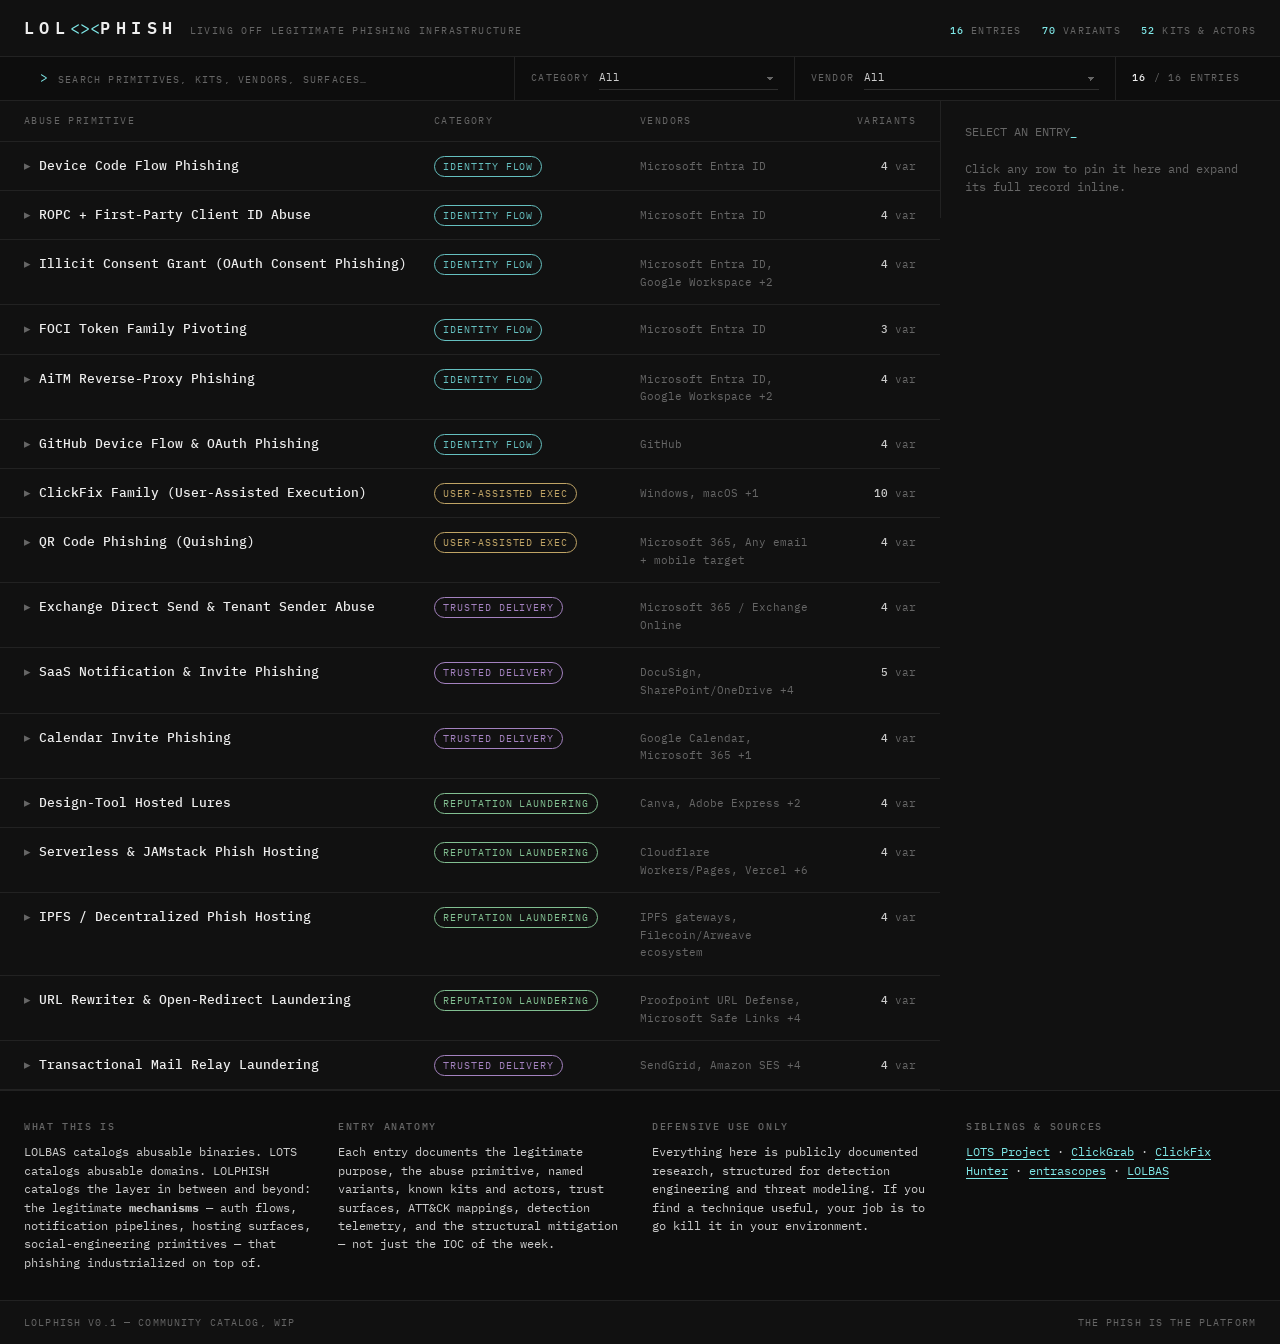
==== index.html @ 0fdc9b89 "Add files via upload" ====
<!DOCTYPE html>
<html lang="en">
<head>
<meta charset="UTF-8">
<meta name="viewport" content="width=device-width, initial-scale=1.0">
<title>LOLPHISH — Living Off Legitimate Phishing Infrastructure</title>
<meta name="description" content="A LOLBAS-style catalog of legitimate services, identity flows, and trust surfaces abused for phishing. Built for defenders.">
<link rel="icon" href="data:image/svg+xml,<svg xmlns='http://www.w3.org/2000/svg' viewBox='0 0 100 100'><text y='0.9em' font-size='80' fill='%237fe8e8' font-family='monospace'>&lt;&gt;&lt;</text></svg>">
<link rel="preconnect" href="https://fonts.googleapis.com">
<link rel="preconnect" href="https://fonts.gstatic.com" crossorigin>
<link href="https://fonts.googleapis.com/css2?family=IBM+Plex+Mono:wght@400;500;600;700&display=swap" rel="stylesheet">
<link rel="stylesheet" href="styles.css">
</head>
<body>

<header>
  <div class="brand">
    <h1>LOL<span class="fish">&lt;&gt;&lt;</span>PHISH</h1>
    <span class="tagline">Living Off Legitimate Phishing Infrastructure</span>
  </div>
  <div class="header-stats">
    <span><b id="stat-entries">0</b> entries</span>
    <span><b id="stat-variants">0</b> variants</span>
    <span><b id="stat-kits">0</b> kits &amp; actors</span>
  </div>
</header>

<div class="filterbar">
  <div class="search-wrap">
    <span class="prompt">&gt;</span>
    <input id="search" type="text" placeholder="Search primitives, kits, vendors, surfaces…" autocomplete="off" spellcheck="false">
  </div>
  <div class="select-wrap">
    <label for="f-category">Category</label>
    <select id="f-category"><option value="">All</option></select>
  </div>
  <div class="select-wrap">
    <label for="f-vendor">Vendor</label>
    <select id="f-vendor"><option value="">All</option></select>
  </div>
  <div class="count-note" id="count"></div>
</div>

<main>
  <section>
    <div class="table-head">
      <span>Abuse Primitive</span>
      <span>Category</span>
      <span class="h-vendor">Vendors</span>
      <span class="h-variants" style="text-align:right">Variants</span>
    </div>
    <div id="table"></div>
  </section>

  <aside class="detail">
    <div id="detail-inner"></div>
  </aside>
</main>

<section class="about">
  <div>
    <h3>What this is</h3>
    <p>LOLBAS catalogs abusable binaries. LOTS catalogs abusable domains. LOLPHISH catalogs the layer in between and beyond: the legitimate <b>mechanisms</b> — auth flows, notification pipelines, hosting surfaces, social-engineering primitives — that phishing industrialized on top of.</p>
  </div>
  <div>
    <h3>Entry anatomy</h3>
    <p>Each entry documents the legitimate purpose, the abuse primitive, named variants, known kits and actors, trust surfaces, ATT&amp;CK mappings, detection telemetry, and the structural mitigation — not just the IOC of the week.</p>
  </div>
  <div>
    <h3>Defensive use only</h3>
    <p>Everything here is publicly documented research, structured for detection engineering and threat modeling. If you find a technique useful, your job is to go kill it in your environment.</p>
  </div>
  <div>
    <h3>Siblings &amp; sources</h3>
    <p><a href="https://lots-project.com/" target="_blank" rel="noopener">LOTS Project</a> · <a href="https://mhaggis.github.io/ClickGrab/techniques.html" target="_blank" rel="noopener">ClickGrab</a> · <a href="https://clickfix.carsonww.com/" target="_blank" rel="noopener">ClickFix Hunter</a> · <a href="https://entrascopes.com/" target="_blank" rel="noopener">entrascopes</a> · <a href="https://lolbas-project.github.io/" target="_blank" rel="noopener">LOLBAS</a></p>
  </div>
</section>

<footer>
  <span>LOLPHISH v0.1 — community catalog, WIP</span>
  <span>the phish is the platform</span>
</footer>

<script src="data.js"></script>
<script src="app.js"></script>
</body>
</html>
---- styles.css ----
/* LOLPHISH — design system
   Palette:  bg #111 · text #ccc · muted #666 · borders #222 · accent aqua
   Type:     IBM Plex Mono only, hierarchy by size/weight/case
   Material: 1px border grid, flat fields, no gradients/shadows */

:root {
  --bg: #111;
  --bg-raise: #161616;
  --bg-sunk: #0d0d0d;
  --text: #ccc;
  --text-strong: #eee;
  --muted: #666;
  --border: #222;
  --border-lit: #2e2e2e;
  --aqua: #7fe8e8;
  --sel-bg: #e8e8e8;
  --sel-text: #111;
  --c-identity: #6fd3d3;
  --c-execution: #d3b46f;
  --c-delivery: #b48fd3;
  --c-reputation: #8fd3a0;
}

* { box-sizing: border-box; margin: 0; padding: 0; }

html { scroll-behavior: smooth; }

body {
  background: var(--bg);
  color: var(--text);
  font-family: "IBM Plex Mono", "Courier New", monospace;
  font-size: 13px;
  line-height: 1.6;
  -webkit-font-smoothing: antialiased;
  font-feature-settings: "liga" 1, "onum" 1;
}

::selection { background: var(--sel-bg); color: var(--sel-text); }

a { color: var(--aqua); text-decoration: underline; text-underline-offset: 3px; }
a:hover { opacity: 0.75; }

/* ---------- header ---------- */
header {
  position: sticky; top: 0; z-index: 50;
  background: var(--bg);
  border-bottom: 1px solid var(--border);
  padding: 14px 24px;
  display: flex; align-items: baseline; gap: 28px;
  flex-wrap: wrap;
}

.brand {
  display: flex; align-items: baseline; gap: 12px;
  white-space: nowrap;
}
.brand h1 {
  font-size: 17px; font-weight: 600;
  letter-spacing: 0.32em;
  text-transform: uppercase;
  color: var(--text-strong);
}
.brand .fish { color: var(--aqua); letter-spacing: 0; font-weight: 400; }
.brand .tagline {
  font-size: 10px; color: var(--muted);
  letter-spacing: 0.14em; text-transform: uppercase;
}

.header-stats {
  display: flex; gap: 20px; margin-left: auto;
  font-size: 10px; letter-spacing: 0.12em; text-transform: uppercase;
  color: var(--muted);
}
.header-stats b { color: var(--aqua); font-weight: 500; }

/* ---------- filter bar ---------- */
.filterbar {
  border-bottom: 1px solid var(--border);
  padding: 0 24px;
  display: flex; align-items: stretch; gap: 0;
  flex-wrap: wrap;
  background: var(--bg-sunk);
}
.filterbar > * { border-right: 1px solid var(--border); }
.filterbar > *:last-child { border-right: none; }

.search-wrap {
  flex: 1 1 260px;
  display: flex; align-items: center;
  padding: 10px 16px; gap: 10px;
}
.search-wrap .prompt { color: var(--aqua); user-select: none; }
#search {
  flex: 1; background: none; border: none; outline: none;
  color: var(--text-strong);
  font: inherit; font-size: 12px;
}
#search::placeholder {
  color: var(--muted); text-transform: uppercase;
  letter-spacing: 0.12em; font-size: 10px;
}

.select-wrap {
  display: flex; align-items: center; gap: 10px;
  padding: 10px 16px;
}
.select-wrap label {
  font-size: 10px; color: var(--muted);
  letter-spacing: 0.12em; text-transform: uppercase;
}
.select-wrap select {
  background: none; border: none; border-bottom: 1px solid var(--border-lit);
  color: var(--text); font: inherit; font-size: 11px;
  padding: 2px 18px 2px 0; outline: none; cursor: pointer;
  appearance: none;
  background-image: linear-gradient(45deg, transparent 50%, var(--muted) 50%),
                    linear-gradient(135deg, var(--muted) 50%, transparent 50%);
  background-position: calc(100% - 8px) 55%, calc(100% - 4px) 55%;
  background-size: 4px 4px;
  background-repeat: no-repeat;
}
.select-wrap select option { background: var(--bg-raise); color: var(--text); }

.count-note {
  margin-left: auto; align-self: center;
  padding: 10px 16px;
  font-size: 10px; color: var(--muted);
  letter-spacing: 0.12em; text-transform: uppercase;
}
.count-note b { color: var(--text-strong); font-weight: 500; }

/* ---------- layout ---------- */
main {
  display: grid;
  grid-template-columns: minmax(0, 1fr) 340px;
  min-height: calc(100vh - 110px);
}

@media (max-width: 960px) {
  main { grid-template-columns: 1fr; }
  aside.detail { display: none; }
}

/* ---------- table ---------- */
.table-head, .row {
  display: grid;
  grid-template-columns: minmax(200px, 1.4fr) 190px 170px 90px;
  gap: 16px; align-items: baseline;
  padding: 0 24px;
}

.table-head {
  padding-top: 12px; padding-bottom: 12px;
  border-bottom: 1px solid var(--border);
  font-size: 10px; letter-spacing: 0.14em; text-transform: uppercase;
  color: var(--muted);
}

@media (max-width: 720px) {
  .table-head, .row { grid-template-columns: minmax(0,1fr) 110px; }
  .table-head .h-vendor, .table-head .h-variants,
  .row .c-vendor, .row .c-variants { display: none; }
}

.entry { border-bottom: 1px solid var(--border); }

.row {
  padding-top: 13px; padding-bottom: 13px;
  cursor: pointer;
  transition: background 120ms;
}
.row:hover { background: var(--bg-raise); }
.entry.active .row { background: var(--bg-raise); }
.entry.active .row .c-name { color: var(--aqua); }

.c-name { color: var(--text-strong); font-weight: 500; font-size: 12.5px; }
.c-name .arrow {
  display: inline-block; margin-right: 8px; color: var(--muted);
  transition: transform 200ms; font-weight: 400;
}
.entry.active .c-name .arrow { transform: rotate(90deg); color: var(--aqua); }

.cat-pill {
  display: inline-block;
  font-size: 9.5px; letter-spacing: 0.1em; text-transform: uppercase;
  padding: 2px 8px;
  border: 1px solid currentColor;
  border-radius: 999px;
  opacity: 0.9;
}

.c-vendor, .c-variants { font-size: 11px; color: var(--muted); }
.c-variants { text-align: right; }
.c-variants b { color: var(--text); font-weight: 500; }

/* ---------- expandable body ---------- */
.body {
  overflow: hidden; max-height: 0;
  transition: max-height 350ms ease;
}
.body-inner {
  padding: 20px 24px 26px 24px;
  border-top: 1px dashed var(--border-lit);
  display: grid;
  grid-template-columns: repeat(2, minmax(0, 1fr));
  gap: 22px 36px;
  background: var(--bg-sunk);
}
@media (max-width: 720px) { .body-inner { grid-template-columns: 1fr; } }

.sect { min-width: 0; }
.sect.wide { grid-column: 1 / -1; }

.sect h4 {
  font-size: 9.5px; font-weight: 500;
  letter-spacing: 0.16em; text-transform: uppercase;
  color: var(--muted);
  margin-bottom: 7px;
  padding-bottom: 5px;
  border-bottom: 1px solid var(--border);
}
.sect h4 .tick { color: var(--aqua); margin-right: 6px; }

.sect p { font-size: 12px; color: var(--text); }

ul.ticklist { list-style: none; }
ul.ticklist li {
  font-size: 11.5px; padding: 2px 0 2px 14px; position: relative;
}
ul.ticklist li::before {
  content: "›"; position: absolute; left: 0; color: var(--aqua);
}

.tagrow { display: flex; flex-wrap: wrap; gap: 6px; }
.tag {
  font-size: 10px; padding: 2px 8px;
  border: 1px solid var(--border-lit); border-radius: 999px;
  color: var(--text);
}
.tag.kit { border-color: #4a3b2a; color: #d3b46f; }
.tag.surface { color: var(--muted); }

.reflist { list-style: none; }
.reflist li { padding: 2px 0; font-size: 11.5px; }
.reflist li::before { content: "↗ "; color: var(--muted); }

.since {
  font-size: 10px; color: var(--muted);
  letter-spacing: 0.1em; text-transform: uppercase;
  margin-top: 4px;
}
.since b { color: var(--text); font-weight: 500; }

/* ---------- sticky detail panel ---------- */
aside.detail {
  border-left: 1px solid var(--border);
  padding: 22px 24px;
  position: sticky; top: 60px;
  align-self: start;
  max-height: calc(100vh - 60px);
  overflow-y: auto;
  scrollbar-width: thin; scrollbar-color: var(--border-lit) transparent;
  background: var(--bg);
}
.detail .d-kicker {
  font-size: 9.5px; letter-spacing: 0.16em; text-transform: uppercase;
  color: var(--muted); margin-bottom: 10px;
}
.detail .d-name {
  font-size: 15px; font-weight: 600; color: var(--text-strong);
  line-height: 1.35; margin-bottom: 8px;
}
.detail .d-meta { margin-bottom: 14px; }
.detail .d-summary { font-size: 11.5px; color: var(--text); margin-bottom: 14px; }
.detail .d-abuse {
  font-size: 11.5px; color: var(--text);
  padding: 10px 12px;
  border-left: 2px solid var(--aqua);
  background: var(--bg-sunk);
  margin-bottom: 14px;
}
.detail .d-counts {
  display: flex; gap: 16px;
  font-size: 9.5px; letter-spacing: 0.12em; text-transform: uppercase;
  color: var(--muted);
  border-top: 1px solid var(--border); padding-top: 12px;
}
.detail .d-counts b { display: block; font-size: 15px; color: var(--aqua); font-weight: 500; }
.detail .d-empty { color: var(--muted); font-size: 11.5px; }
.detail .d-empty .blink { color: var(--aqua); animation: blink 1.2s steps(1) infinite; }
@keyframes blink { 50% { opacity: 0; } }

/* ---------- about strip ---------- */
.about {
  border-top: 1px solid var(--border);
  padding: 28px 24px;
  display: grid;
  grid-template-columns: repeat(auto-fit, minmax(240px, 1fr));
  gap: 24px;
  background: var(--bg-sunk);
}
.about h3 {
  font-size: 10px; letter-spacing: 0.16em; text-transform: uppercase;
  color: var(--muted); margin-bottom: 8px; font-weight: 500;
}
.about p { font-size: 11.5px; color: var(--text); }

footer {
  border-top: 1px solid var(--border);
  padding: 14px 24px;
  display: flex; justify-content: space-between; gap: 20px; flex-wrap: wrap;
  font-size: 9.5px; letter-spacing: 0.12em; text-transform: uppercase;
  color: var(--muted);
}
footer a { text-transform: uppercase; letter-spacing: 0.12em; }
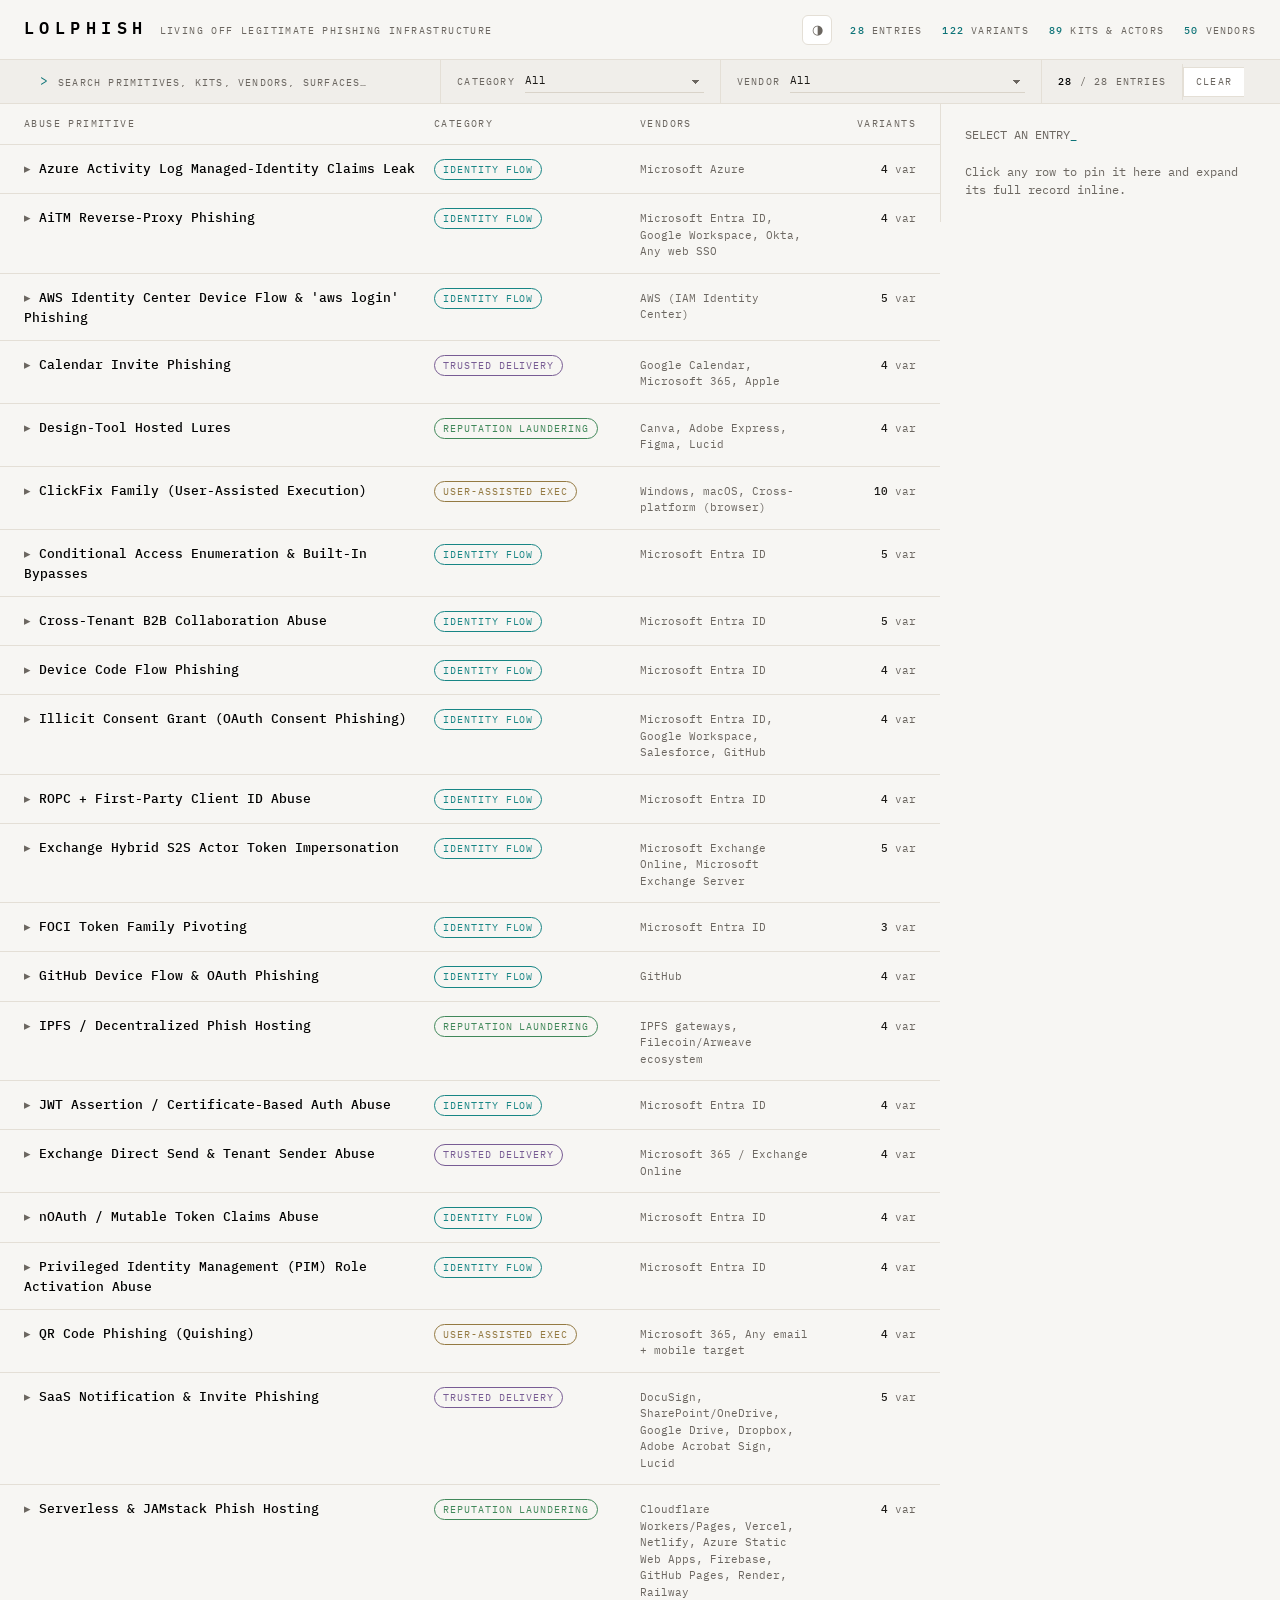
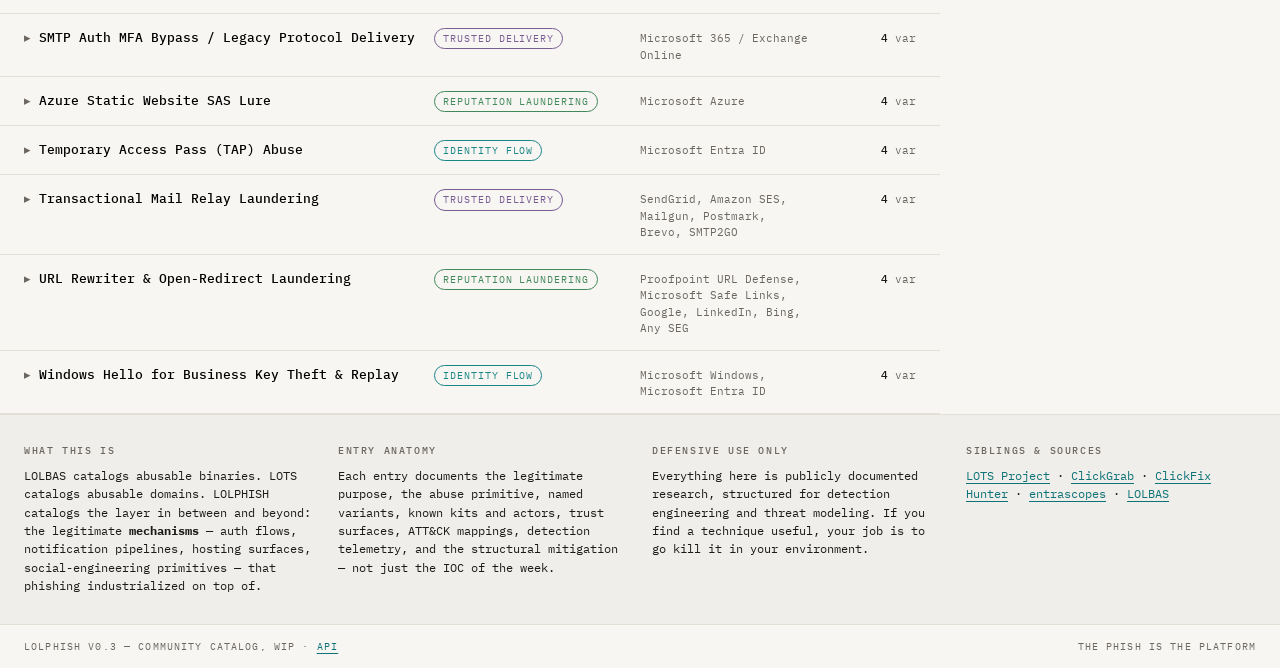
==== commit e50a9120: "feat: v0.3 rebrand, theme toggle, vendor UX, +6 wiki entries, backfilled KQL" ====
--- a/index.html
+++ b/index.html
@@ -5,7 +5,7 @@
 <meta name="viewport" content="width=device-width, initial-scale=1.0">
 <title>LOLPHISH — Living Off Legitimate Phishing Infrastructure</title>
 <meta name="description" content="A LOLBAS-style catalog of legitimate services, identity flows, and trust surfaces abused for phishing. Built for defenders.">
-<link rel="icon" href="data:image/svg+xml,<svg xmlns='http://www.w3.org/2000/svg' viewBox='0 0 100 100'><text y='0.9em' font-size='80' fill='%237fe8e8' font-family='monospace'>&lt;&gt;&lt;</text></svg>">
+<link rel="icon" href="data:image/svg+xml,<svg xmlns='http://www.w3.org/2000/svg' viewBox='0 0 100 100'><rect width='100' height='100' rx='18' fill='%23111'/><text x='50' y='68' text-anchor='middle' font-size='52' fill='%237fe8e8' font-family='monospace' font-weight='600'>LP</text></svg>">
 <link rel="preconnect" href="https://fonts.googleapis.com">
 <link rel="preconnect" href="https://fonts.gstatic.com" crossorigin>
 <link href="https://fonts.googleapis.com/css2?family=IBM+Plex+Mono:wght@400;500;600;700&display=swap" rel="stylesheet">
@@ -15,13 +15,17 @@
 
 <header>
   <div class="brand">
-    <h1>LOL<span class="fish">&lt;&gt;&lt;</span>PHISH</h1>
+    <h1>LOLPHISH</h1>
     <span class="tagline">Living Off Legitimate Phishing Infrastructure</span>
   </div>
-  <div class="header-stats">
-    <span><b id="stat-entries">0</b> entries</span>
-    <span><b id="stat-variants">0</b> variants</span>
-    <span><b id="stat-kits">0</b> kits &amp; actors</span>
+  <div class="header-actions">
+    <button id="theme-toggle" class="theme-btn" type="button" aria-label="Toggle theme">◐</button>
+    <div class="header-stats">
+      <span><b id="stat-entries">0</b> entries</span>
+      <span><b id="stat-variants">0</b> variants</span>
+      <span><b id="stat-kits">0</b> kits &amp; actors</span>
+      <span><b id="stat-vendors">0</b> vendors</span>
+    </div>
   </div>
 </header>
 
@@ -39,6 +43,7 @@
     <select id="f-vendor"><option value="">All</option></select>
   </div>
   <div class="count-note" id="count"></div>
+  <button id="clear-filters" class="clear-btn" type="button" title="Clear all filters">clear</button>
 </div>
 
 <main>
@@ -77,7 +82,7 @@
 </section>
 
 <footer>
-  <span>LOLPHISH v0.1 — community catalog, WIP</span>
+  <span>LOLPHISH v0.3 — community catalog, WIP · <a href="api/entries.json">API</a></span>
   <span>the phish is the platform</span>
 </footer>
 
--- a/styles.css
+++ b/styles.css
@@ -9,7 +9,7 @@
   --bg-sunk: #0d0d0d;
   --text: #ccc;
   --text-strong: #eee;
-  --muted: #666;
+  --muted: #777;
   --border: #222;
   --border-lit: #2e2e2e;
   --aqua: #7fe8e8;
@@ -19,6 +19,50 @@
   --c-execution: #d3b46f;
   --c-delivery: #b48fd3;
   --c-reputation: #8fd3a0;
+  --btn-bg: var(--bg-raise);
+  --code-bg: var(--bg-sunk);
+}
+
+@media (prefers-color-scheme: light) {
+  :root:not([data-theme="dark"]) {
+    --bg: #f7f6f3;
+    --bg-raise: #ffffff;
+    --bg-sunk: #f0eeea;
+    --text: #1c1a17;
+    --text-strong: #000000;
+    --muted: #6b6660;
+    --border: #e4dfd6;
+    --border-lit: #d9d3c9;
+    --aqua: #0d7377;
+    --sel-bg: #111;
+    --sel-text: #fff;
+    --c-identity: #007a7a;
+    --c-execution: #8a6d2f;
+    --c-delivery: #6b4c8a;
+    --c-reputation: #2e7d4a;
+    --btn-bg: var(--bg-raise);
+    --code-bg: #f5f3ef;
+  }
+}
+
+:root[data-theme="light"] {
+  --bg: #f7f6f3;
+  --bg-raise: #ffffff;
+  --bg-sunk: #f0eeea;
+  --text: #1c1a17;
+  --text-strong: #000000;
+  --muted: #6b6660;
+  --border: #e4dfd6;
+  --border-lit: #d9d3c9;
+  --aqua: #0d7377;
+  --sel-bg: #111;
+  --sel-text: #fff;
+  --c-identity: #007a7a;
+  --c-execution: #8a6d2f;
+  --c-delivery: #6b4c8a;
+  --c-reputation: #2e7d4a;
+  --btn-bg: var(--bg-raise);
+  --code-bg: #f5f3ef;
 }
 
 * { box-sizing: border-box; margin: 0; padding: 0; }
@@ -60,14 +104,28 @@
   text-transform: uppercase;
   color: var(--text-strong);
 }
-.brand .fish { color: var(--aqua); letter-spacing: 0; font-weight: 400; }
 .brand .tagline {
   font-size: 10px; color: var(--muted);
   letter-spacing: 0.14em; text-transform: uppercase;
 }
 
+.header-actions {
+  display: flex; align-items: baseline; gap: 18px;
+  margin-left: auto; flex-wrap: wrap;
+}
+.theme-btn {
+  background: var(--btn-bg);
+  border: 1px solid var(--border);
+  color: var(--muted);
+  font: inherit; font-size: 13px;
+  width: 30px; height: 30px;
+  border-radius: 6px;
+  cursor: pointer;
+  display: inline-flex; align-items: center; justify-content: center;
+}
+.theme-btn:hover { border-color: var(--aqua); color: var(--aqua); }
 .header-stats {
-  display: flex; gap: 20px; margin-left: auto;
+  display: flex; gap: 20px;
   font-size: 10px; letter-spacing: 0.12em; text-transform: uppercase;
   color: var(--muted);
 }
@@ -128,6 +186,13 @@
   letter-spacing: 0.12em; text-transform: uppercase;
 }
 .count-note b { color: var(--text-strong); font-weight: 500; }
+.clear-btn {
+  background: var(--btn-bg); border: 1px solid var(--border);
+  color: var(--muted); font: inherit; font-size: 10px;
+  letter-spacing: 0.12em; text-transform: uppercase;
+  padding: 6px 12px; cursor: pointer; align-self: center; margin-right: 12px;
+}
+.clear-btn:hover { color: var(--aqua); border-color: var(--aqua); }
 
 /* ---------- layout ---------- */
 main {
@@ -139,6 +204,24 @@
 @media (max-width: 960px) {
   main { grid-template-columns: 1fr; }
   aside.detail { display: none; }
+  .mobile-detail {
+    display: block;
+    background: var(--bg-raise);
+    border: 1px solid var(--border);
+    border-radius: 8px;
+    padding: 16px;
+    margin-bottom: 10px;
+  }
+  .mobile-detail .d-kicker,
+  .mobile-detail .d-counts,
+  .mobile-detail .permalink { display: none; }
+  .mobile-detail .d-name {
+    font-size: 13px; font-weight: 600; color: var(--text-strong);
+    margin-bottom: 6px;
+  }
+  .mobile-detail .d-meta { margin-bottom: 10px; }
+  .mobile-detail .d-summary { font-size: 11px; margin-bottom: 10px; }
+  .mobile-detail .d-abuse { font-size: 11px; }
 }
 
 /* ---------- table ---------- */
@@ -190,7 +273,8 @@
 }
 
 .c-vendor, .c-variants { font-size: 11px; color: var(--muted); }
-.c-variants { text-align: right; }
+.c-vendor { white-space: normal; line-height: 1.5; }
+.c-variants { text-align: right; white-space: nowrap; }
 .c-variants b { color: var(--text); font-weight: 500; }
 
 /* ---------- expandable body ---------- */
@@ -237,8 +321,18 @@
   border: 1px solid var(--border-lit); border-radius: 999px;
   color: var(--text);
 }
-.tag.kit { border-color: #4a3b2a; color: #d3b46f; }
+.tag.kit { border-color: var(--border-lit); color: var(--c-execution); }
 .tag.surface { color: var(--muted); }
+
+.v-chip {
+  font-size: 9.5px; letter-spacing: 0.05em;
+  padding: 2px 8px;
+  border: 1px solid var(--border-lit); border-radius: 999px;
+  color: var(--muted); cursor: pointer;
+}
+.v-chip:hover { color: var(--aqua); border-color: var(--aqua); }
+.detail .d-meta .v-chip { margin-left: 0; }
+.mobile-detail .v-chip { display: none; }
 
 .reflist { list-style: none; }
 .reflist li { padding: 2px 0; font-size: 11.5px; }
@@ -250,6 +344,44 @@
   margin-top: 4px;
 }
 .since b { color: var(--text); font-weight: 500; }
+
+/* ---------- detection code blocks ---------- */
+.code-wrap { margin-bottom: 16px; }
+.code-wrap:last-child { margin-bottom: 0; }
+.code-meta {
+  font-size: 9.5px; letter-spacing: 0.12em; text-transform: uppercase;
+  color: var(--aqua); margin-bottom: 4px;
+  display: flex; align-items: center; justify-content: space-between;
+  gap: 10px;
+}
+.copy-btn {
+  background: transparent; border: 1px solid var(--border-lit); border-radius: 4px;
+  color: var(--muted); font: inherit; font-size: 9px;
+  letter-spacing: 0.1em; text-transform: uppercase;
+  padding: 2px 8px; cursor: pointer;
+}
+.copy-btn:hover { color: var(--aqua); border-color: var(--aqua); }
+.copy-btn.copied { color: var(--c-reputation); border-color: var(--c-reputation); }
+
+.mobile-detail { display: none; }
+.code-desc {
+  font-size: 11px; color: var(--text);
+  margin-bottom: 6px;
+}
+pre {
+  background: var(--code-bg);
+  border: 1px solid var(--border-lit);
+  border-left: 2px solid var(--aqua);
+  padding: 10px 12px;
+  overflow-x: auto;
+}
+code {
+  font-family: "IBM Plex Mono", "Courier New", monospace;
+  font-size: 11px;
+  line-height: 1.5;
+  color: var(--text-strong);
+  white-space: pre;
+}
 
 /* ---------- sticky detail panel ---------- */
 aside.detail {
@@ -270,7 +402,14 @@
   font-size: 15px; font-weight: 600; color: var(--text-strong);
   line-height: 1.35; margin-bottom: 8px;
 }
-.detail .d-meta { margin-bottom: 14px; }
+.detail .d-meta {
+  margin-bottom: 14px;
+  display: flex; align-items: center; gap: 10px; flex-wrap: wrap;
+}
+.detail .permalink {
+  font-size: 9.5px; color: var(--muted); text-decoration: none;
+}
+.detail .permalink:hover { color: var(--aqua); }
 .detail .d-summary { font-size: 11.5px; color: var(--text); margin-bottom: 14px; }
 .detail .d-abuse {
   font-size: 11.5px; color: var(--text);
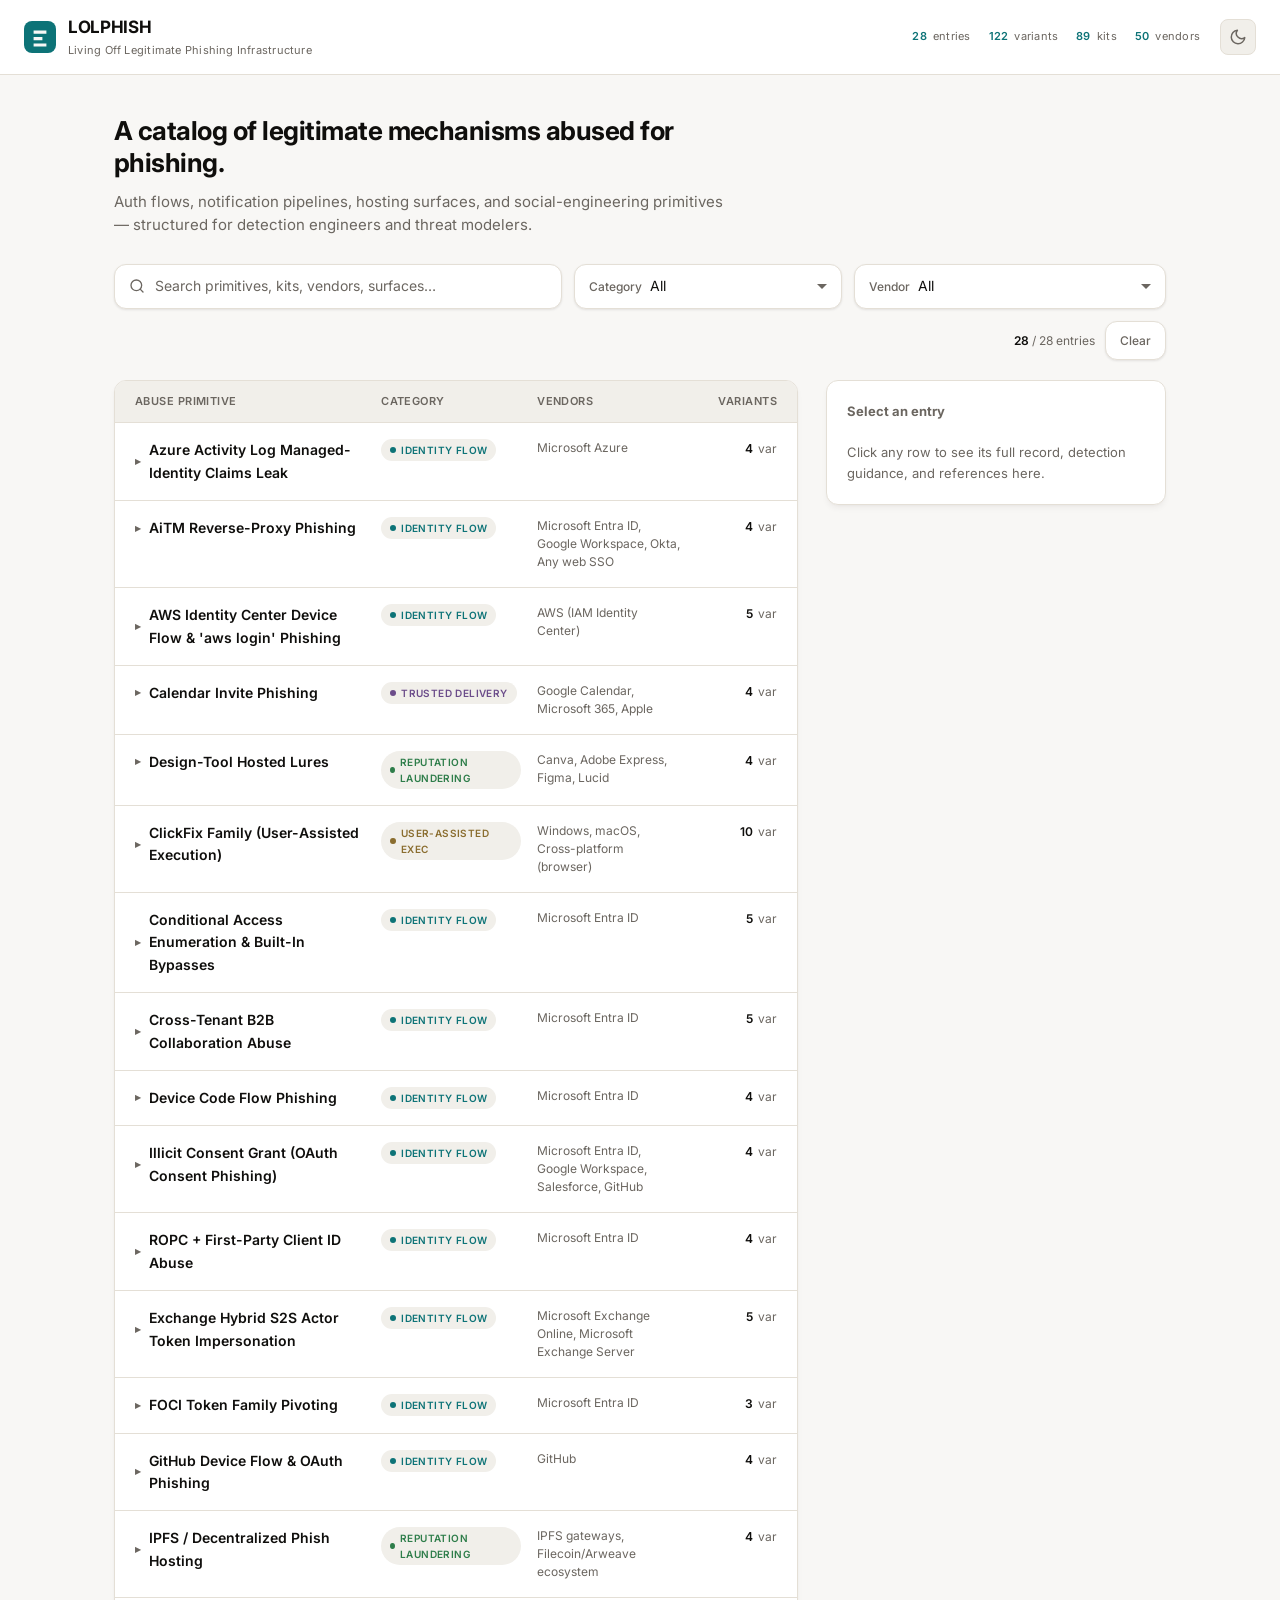
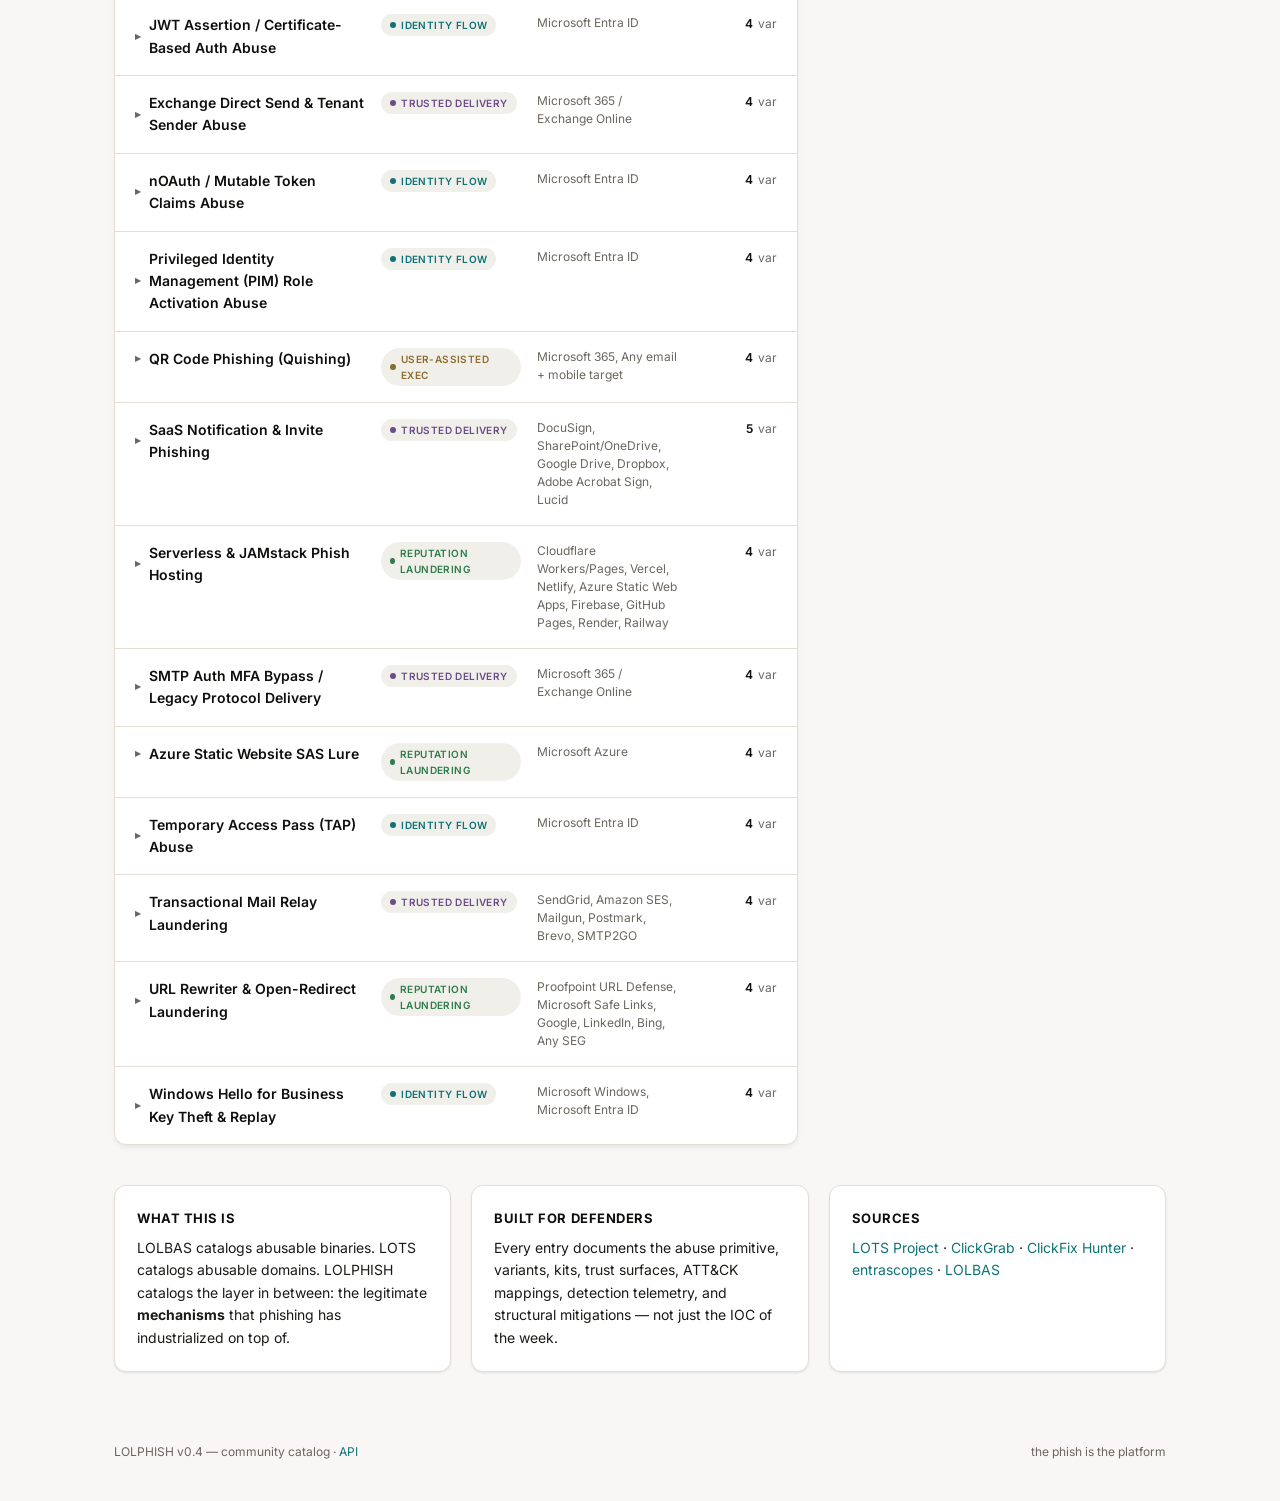
==== commit 56d1c894: "redesign: cleaner Inter font, card UI, logo, hero, v0.4" ====
--- a/index.html
+++ b/index.html
@@ -4,55 +4,74 @@
 <meta charset="UTF-8">
 <meta name="viewport" content="width=device-width, initial-scale=1.0">
 <title>LOLPHISH — Living Off Legitimate Phishing Infrastructure</title>
-<meta name="description" content="A LOLBAS-style catalog of legitimate services, identity flows, and trust surfaces abused for phishing. Built for defenders.">
-<link rel="icon" href="data:image/svg+xml,<svg xmlns='http://www.w3.org/2000/svg' viewBox='0 0 100 100'><rect width='100' height='100' rx='18' fill='%23111'/><text x='50' y='68' text-anchor='middle' font-size='52' fill='%237fe8e8' font-family='monospace' font-weight='600'>LP</text></svg>">
+<meta name="description" content="A community catalog of legitimate services, identity flows, and trust surfaces abused for phishing. Built for defenders.">
+<link rel="icon" href="data:image/svg+xml,<svg xmlns='http://www.w3.org/2000/svg' viewBox='0 0 100 100'><rect width='100' height='100' rx='22' fill='%230d7377'/><path d='M32 32h36v8H32zM32 48h24v8H32zM32 64h36v8H32z' fill='%23fff'/></svg>">
 <link rel="preconnect" href="https://fonts.googleapis.com">
 <link rel="preconnect" href="https://fonts.gstatic.com" crossorigin>
-<link href="https://fonts.googleapis.com/css2?family=IBM+Plex+Mono:wght@400;500;600;700&display=swap" rel="stylesheet">
-<link rel="stylesheet" href="styles.css">
+<link href="https://fonts.googleapis.com/css2?family=Inter:wght@400;500;600;700&family=JetBrains+Mono:wght@400;500;600&display=swap" rel="stylesheet">
+<link rel="stylesheet" href="styles.css?v=0.4">
 </head>
 <body>
 
-<header>
-  <div class="brand">
-    <h1>LOLPHISH</h1>
-    <span class="tagline">Living Off Legitimate Phishing Infrastructure</span>
+<header class="site-header">
+  <div class="header-start">
+    <a class="logo" href="/lolphish/" aria-label="LOLPHISH home">
+      <svg viewBox="0 0 40 40" width="32" height="32" aria-hidden="true">
+        <rect width="40" height="40" rx="10" fill="var(--aqua)"/>
+        <path d="M12 12h16v4H12zM12 20h11v4H12zM12 28h16v4H12z" fill="var(--bg)"/>
+      </svg>
+      <div class="logo-text">
+        <span class="logo-name">LOLPHISH</span>
+        <span class="logo-tag">Living Off Legitimate Phishing Infrastructure</span>
+      </div>
+    </a>
   </div>
-  <div class="header-actions">
-    <button id="theme-toggle" class="theme-btn" type="button" aria-label="Toggle theme">◐</button>
+  <div class="header-end">
     <div class="header-stats">
       <span><b id="stat-entries">0</b> entries</span>
       <span><b id="stat-variants">0</b> variants</span>
-      <span><b id="stat-kits">0</b> kits &amp; actors</span>
+      <span><b id="stat-kits">0</b> kits</span>
       <span><b id="stat-vendors">0</b> vendors</span>
     </div>
+    <button id="theme-toggle" class="theme-btn" type="button" aria-label="Toggle theme" title="Toggle theme">
+      <svg width="18" height="18" viewBox="0 0 24 24" fill="none" stroke="currentColor" stroke-width="2" stroke-linecap="round" stroke-linejoin="round" aria-hidden="true"><circle cx="12" cy="12" r="5"/><path d="M12 1v2M12 21v2M4.22 4.22l1.42 1.42M18.36 18.36l1.42 1.42M1 12h2M21 12h2M4.22 19.78l1.42-1.42M18.36 5.64l1.42-1.42"/></svg>
+    </button>
   </div>
 </header>
 
+<div class="hero">
+  <h2>A catalog of legitimate mechanisms abused for phishing.</h2>
+  <p>Auth flows, notification pipelines, hosting surfaces, and social-engineering primitives — structured for detection engineers and threat modelers.</p>
+</div>
+
 <div class="filterbar">
   <div class="search-wrap">
-    <span class="prompt">&gt;</span>
+    <svg class="search-icon" width="16" height="16" viewBox="0 0 24 24" fill="none" stroke="currentColor" stroke-width="2" stroke-linecap="round" stroke-linejoin="round" aria-hidden="true"><circle cx="11" cy="11" r="8"/><path d="m21 21-4.3-4.3"/></svg>
     <input id="search" type="text" placeholder="Search primitives, kits, vendors, surfaces…" autocomplete="off" spellcheck="false">
   </div>
-  <div class="select-wrap">
-    <label for="f-category">Category</label>
-    <select id="f-category"><option value="">All</option></select>
+  <div class="filter-group">
+    <div class="select-wrap">
+      <label for="f-category">Category</label>
+      <select id="f-category"><option value="">All</option></select>
+    </div>
+    <div class="select-wrap">
+      <label for="f-vendor">Vendor</label>
+      <select id="f-vendor"><option value="">All</option></select>
+    </div>
   </div>
-  <div class="select-wrap">
-    <label for="f-vendor">Vendor</label>
-    <select id="f-vendor"><option value="">All</option></select>
+  <div class="filter-actions">
+    <span class="count-note" id="count"></span>
+    <button id="clear-filters" class="clear-btn" type="button" title="Clear all filters">Clear</button>
   </div>
-  <div class="count-note" id="count"></div>
-  <button id="clear-filters" class="clear-btn" type="button" title="Clear all filters">clear</button>
 </div>
 
 <main>
-  <section>
+  <section class="catalog">
     <div class="table-head">
-      <span>Abuse Primitive</span>
-      <span>Category</span>
+      <span class="h-name">Abuse primitive</span>
+      <span class="h-cat">Category</span>
       <span class="h-vendor">Vendors</span>
-      <span class="h-variants" style="text-align:right">Variants</span>
+      <span class="h-variants">Variants</span>
     </div>
     <div id="table"></div>
   </section>
@@ -63,30 +82,26 @@
 </main>
 
 <section class="about">
-  <div>
+  <div class="about-card">
     <h3>What this is</h3>
-    <p>LOLBAS catalogs abusable binaries. LOTS catalogs abusable domains. LOLPHISH catalogs the layer in between and beyond: the legitimate <b>mechanisms</b> — auth flows, notification pipelines, hosting surfaces, social-engineering primitives — that phishing industrialized on top of.</p>
+    <p>LOLBAS catalogs abusable binaries. LOTS catalogs abusable domains. LOLPHISH catalogs the layer in between: the legitimate <b>mechanisms</b> that phishing has industrialized on top of.</p>
   </div>
-  <div>
-    <h3>Entry anatomy</h3>
-    <p>Each entry documents the legitimate purpose, the abuse primitive, named variants, known kits and actors, trust surfaces, ATT&amp;CK mappings, detection telemetry, and the structural mitigation — not just the IOC of the week.</p>
+  <div class="about-card">
+    <h3>Built for defenders</h3>
+    <p>Every entry documents the abuse primitive, variants, kits, trust surfaces, ATT&amp;CK mappings, detection telemetry, and structural mitigations — not just the IOC of the week.</p>
   </div>
-  <div>
-    <h3>Defensive use only</h3>
-    <p>Everything here is publicly documented research, structured for detection engineering and threat modeling. If you find a technique useful, your job is to go kill it in your environment.</p>
-  </div>
-  <div>
-    <h3>Siblings &amp; sources</h3>
+  <div class="about-card">
+    <h3>Sources</h3>
     <p><a href="https://lots-project.com/" target="_blank" rel="noopener">LOTS Project</a> · <a href="https://mhaggis.github.io/ClickGrab/techniques.html" target="_blank" rel="noopener">ClickGrab</a> · <a href="https://clickfix.carsonww.com/" target="_blank" rel="noopener">ClickFix Hunter</a> · <a href="https://entrascopes.com/" target="_blank" rel="noopener">entrascopes</a> · <a href="https://lolbas-project.github.io/" target="_blank" rel="noopener">LOLBAS</a></p>
   </div>
 </section>
 
 <footer>
-  <span>LOLPHISH v0.3 — community catalog, WIP · <a href="api/entries.json">API</a></span>
+  <span>LOLPHISH v0.4 — community catalog · <a href="api/entries.json">API</a></span>
   <span>the phish is the platform</span>
 </footer>
 
-<script src="data.js"></script>
-<script src="app.js"></script>
+<script src="data.js?v=0.4"></script>
+<script src="app.js?v=0.4"></script>
 </body>
 </html>
--- a/styles.css
+++ b/styles.css
@@ -1,68 +1,68 @@
-/* LOLPHISH — design system
-   Palette:  bg #111 · text #ccc · muted #666 · borders #222 · accent aqua
-   Type:     IBM Plex Mono only, hierarchy by size/weight/case
-   Material: 1px border grid, flat fields, no gradients/shadows */
-
 :root {
-  --bg: #111;
-  --bg-raise: #161616;
-  --bg-sunk: #0d0d0d;
-  --text: #ccc;
-  --text-strong: #eee;
-  --muted: #777;
-  --border: #222;
-  --border-lit: #2e2e2e;
-  --aqua: #7fe8e8;
-  --sel-bg: #e8e8e8;
-  --sel-text: #111;
-  --c-identity: #6fd3d3;
-  --c-execution: #d3b46f;
-  --c-delivery: #b48fd3;
-  --c-reputation: #8fd3a0;
-  --btn-bg: var(--bg-raise);
-  --code-bg: var(--bg-sunk);
-}
-
-@media (prefers-color-scheme: light) {
-  :root:not([data-theme="dark"]) {
-    --bg: #f7f6f3;
-    --bg-raise: #ffffff;
-    --bg-sunk: #f0eeea;
-    --text: #1c1a17;
-    --text-strong: #000000;
-    --muted: #6b6660;
-    --border: #e4dfd6;
-    --border-lit: #d9d3c9;
-    --aqua: #0d7377;
-    --sel-bg: #111;
-    --sel-text: #fff;
-    --c-identity: #007a7a;
-    --c-execution: #8a6d2f;
-    --c-delivery: #6b4c8a;
-    --c-reputation: #2e7d4a;
-    --btn-bg: var(--bg-raise);
-    --code-bg: #f5f3ef;
-  }
-}
-
-:root[data-theme="light"] {
-  --bg: #f7f6f3;
+  --bg: #f8f7f5;
   --bg-raise: #ffffff;
-  --bg-sunk: #f0eeea;
+  --bg-sunk: #f1efea;
   --text: #1c1a17;
-  --text-strong: #000000;
+  --text-strong: #0f0e0c;
   --muted: #6b6660;
   --border: #e4dfd6;
   --border-lit: #d9d3c9;
   --aqua: #0d7377;
+  --aqua-soft: #e6f4f4;
   --sel-bg: #111;
   --sel-text: #fff;
-  --c-identity: #007a7a;
+  --c-identity: #0d7377;
   --c-execution: #8a6d2f;
   --c-delivery: #6b4c8a;
   --c-reputation: #2e7d4a;
-  --btn-bg: var(--bg-raise);
-  --code-bg: #f5f3ef;
+  --shadow-sm: 0 1px 2px rgba(30,25,15,0.04), 0 1px 3px rgba(30,25,15,0.06);
+  --shadow: 0 4px 6px -1px rgba(30,25,15,0.05), 0 2px 4px -2px rgba(30,25,15,0.05);
+  --radius: 12px;
+  --radius-sm: 8px;
+}
+
+@media (prefers-color-scheme: dark) {
+  :root:not([data-theme="light"]) {
+    --bg: #121110;
+    --bg-raise: #1a1917;
+    --bg-sunk: #0e0d0c;
+    --text: #e0ddd6;
+    --text-strong: #f5f3ef;
+    --muted: #8b8680;
+    --border: #2a2825;
+    --border-lit: #3a3732;
+    --aqua: #5ec4c4;
+    --aqua-soft: #162e2e;
+    --sel-bg: #e8e8e8;
+    --sel-text: #111;
+    --c-identity: #5ec4c4;
+    --c-execution: #d3b46f;
+    --c-delivery: #b48fd3;
+    --c-reputation: #8fd3a0;
+    --shadow-sm: 0 1px 2px rgba(0,0,0,0.25);
+    --shadow: 0 4px 6px -1px rgba(0,0,0,0.35);
+  }
+}
+
+:root[data-theme="dark"] {
+  --bg: #121110;
+  --bg-raise: #1a1917;
+  --bg-sunk: #0e0d0c;
+  --text: #e0ddd6;
+  --text-strong: #f5f3ef;
+  --muted: #8b8680;
+  --border: #2a2825;
+  --border-lit: #3a3732;
+  --aqua: #5ec4c4;
+  --aqua-soft: #162e2e;
+  --sel-bg: #e8e8e8;
+  --sel-text: #111;
+  --c-identity: #5ec4c4;
+  --c-execution: #d3b46f;
+  --c-delivery: #b48fd3;
+  --c-reputation: #8fd3a0;
+  --shadow-sm: 0 1px 2px rgba(0,0,0,0.25);
+  --shadow: 0 4px 6px -1px rgba(0,0,0,0.35);
 }
 
 * { box-sizing: border-box; margin: 0; padding: 0; }
@@ -72,383 +72,428 @@
 body {
   background: var(--bg);
   color: var(--text);
-  font-family: "IBM Plex Mono", "Courier New", monospace;
-  font-size: 13px;
+  font-family: "Inter", -apple-system, BlinkMacSystemFont, "Segoe UI", Roboto, sans-serif;
+  font-size: 14px;
   line-height: 1.6;
   -webkit-font-smoothing: antialiased;
-  font-feature-settings: "liga" 1, "onum" 1;
 }
 
 ::selection { background: var(--sel-bg); color: var(--sel-text); }
 
-a { color: var(--aqua); text-decoration: underline; text-underline-offset: 3px; }
-a:hover { opacity: 0.75; }
+a { color: var(--aqua); text-decoration: none; }
+a:hover { text-decoration: underline; }
 
 /* ---------- header ---------- */
-header {
+.site-header {
   position: sticky; top: 0; z-index: 50;
-  background: var(--bg);
+  background: var(--bg-raise);
   border-bottom: 1px solid var(--border);
   padding: 14px 24px;
-  display: flex; align-items: baseline; gap: 28px;
+  display: flex; align-items: center; justify-content: space-between;
+  gap: 20px;
   flex-wrap: wrap;
 }
 
-.brand {
-  display: flex; align-items: baseline; gap: 12px;
-  white-space: nowrap;
-}
-.brand h1 {
-  font-size: 17px; font-weight: 600;
-  letter-spacing: 0.32em;
-  text-transform: uppercase;
+.logo {
+  display: flex; align-items: center; gap: 12px;
+  color: var(--text-strong); text-decoration: none;
+}
+.logo:hover { text-decoration: none; }
+.logo svg { flex-shrink: 0; }
+.logo-text { display: flex; flex-direction: column; gap: 1px; }
+.logo-name {
+  font-size: 17px; font-weight: 700; letter-spacing: -0.02em;
   color: var(--text-strong);
 }
-.brand .tagline {
-  font-size: 10px; color: var(--muted);
-  letter-spacing: 0.14em; text-transform: uppercase;
-}
-
-.header-actions {
-  display: flex; align-items: baseline; gap: 18px;
-  margin-left: auto; flex-wrap: wrap;
-}
+.logo-tag {
+  font-size: 11px; color: var(--muted); letter-spacing: 0.02em;
+}
+
+.header-end {
+  display: flex; align-items: center; gap: 20px;
+}
+
+.header-stats {
+  display: none;
+  gap: 18px;
+  font-size: 11px; color: var(--muted);
+  letter-spacing: 0.02em;
+}
+@media (min-width: 720px) {
+  .header-stats { display: flex; }
+}
+.header-stats b { color: var(--aqua); font-weight: 600; margin-right: 3px; }
+
 .theme-btn {
-  background: var(--btn-bg);
-  border: 1px solid var(--border);
-  color: var(--muted);
-  font: inherit; font-size: 13px;
-  width: 30px; height: 30px;
-  border-radius: 6px;
+  background: var(--bg-sunk); border: 1px solid var(--border);
+  color: var(--muted); border-radius: var(--radius-sm);
+  width: 36px; height: 36px;
+  display: inline-flex; align-items: center; justify-content: center;
   cursor: pointer;
-  display: inline-flex; align-items: center; justify-content: center;
 }
 .theme-btn:hover { border-color: var(--aqua); color: var(--aqua); }
-.header-stats {
-  display: flex; gap: 20px;
-  font-size: 10px; letter-spacing: 0.12em; text-transform: uppercase;
-  color: var(--muted);
-}
-.header-stats b { color: var(--aqua); font-weight: 500; }
+.theme-btn:active { transform: scale(0.96); }
+
+/* ---------- hero ---------- */
+.hero {
+  padding: 40px 24px 28px;
+  max-width: 1100px; margin: 0 auto;
+}
+.hero h2 {
+  font-size: 26px; font-weight: 700; letter-spacing: -0.02em;
+  color: var(--text-strong); max-width: 600px;
+  line-height: 1.25; margin-bottom: 10px;
+}
+.hero p {
+  font-size: 15px; color: var(--muted); max-width: 620px;
+  line-height: 1.55;
+}
 
 /* ---------- filter bar ---------- */
 .filterbar {
-  border-bottom: 1px solid var(--border);
-  padding: 0 24px;
-  display: flex; align-items: stretch; gap: 0;
+  max-width: 1100px; margin: 0 auto 20px; padding: 0 24px;
+  display: flex; align-items: stretch; gap: 12px;
   flex-wrap: wrap;
-  background: var(--bg-sunk);
-}
-.filterbar > * { border-right: 1px solid var(--border); }
-.filterbar > *:last-child { border-right: none; }
+}
 
 .search-wrap {
-  flex: 1 1 260px;
-  display: flex; align-items: center;
-  padding: 10px 16px; gap: 10px;
-}
-.search-wrap .prompt { color: var(--aqua); user-select: none; }
+  flex: 1 1 300px;
+  display: flex; align-items: center; gap: 10px;
+  background: var(--bg-raise);
+  border: 1px solid var(--border); border-radius: var(--radius);
+  padding: 10px 14px;
+  box-shadow: var(--shadow-sm);
+}
+.search-icon { color: var(--muted); flex-shrink: 0; }
 #search {
   flex: 1; background: none; border: none; outline: none;
-  color: var(--text-strong);
-  font: inherit; font-size: 12px;
-}
-#search::placeholder {
-  color: var(--muted); text-transform: uppercase;
-  letter-spacing: 0.12em; font-size: 10px;
-}
-
+  color: var(--text-strong); font: inherit; font-size: 14px;
+}
+#search::placeholder { color: var(--muted); }
+
+.filter-group {
+  display: flex; gap: 12px;
+}
 .select-wrap {
+  display: flex; align-items: center; gap: 8px;
+  background: var(--bg-raise);
+  border: 1px solid var(--border); border-radius: var(--radius);
+  padding: 10px 14px;
+  box-shadow: var(--shadow-sm);
+}
+.select-wrap label {
+  font-size: 12px; color: var(--muted); font-weight: 500;
+}
+.select-wrap select {
+  background: none; border: none; outline: none;
+  color: var(--text-strong); font: inherit; font-size: 14px;
+  padding-right: 18px; cursor: pointer;
+  appearance: none;
+  background-image: url("data:image/svg+xml,%3Csvg xmlns='http://www.w3.org/2000/svg' width='10' height='6' viewBox='0 0 10 6'%3E%3Cpath fill='%236b6660' d='M0 1l5 5 5-5z'/%3E%3C/svg%3E");
+  background-repeat: no-repeat;
+  background-position: right 0 center;
+}
+.select-wrap select option { background: var(--bg-raise); color: var(--text); }
+
+.filter-actions {
   display: flex; align-items: center; gap: 10px;
-  padding: 10px 16px;
-}
-.select-wrap label {
-  font-size: 10px; color: var(--muted);
-  letter-spacing: 0.12em; text-transform: uppercase;
-}
-.select-wrap select {
-  background: none; border: none; border-bottom: 1px solid var(--border-lit);
-  color: var(--text); font: inherit; font-size: 11px;
-  padding: 2px 18px 2px 0; outline: none; cursor: pointer;
-  appearance: none;
-  background-image: linear-gradient(45deg, transparent 50%, var(--muted) 50%),
-                    linear-gradient(135deg, var(--muted) 50%, transparent 50%);
-  background-position: calc(100% - 8px) 55%, calc(100% - 4px) 55%;
-  background-size: 4px 4px;
-  background-repeat: no-repeat;
-}
-.select-wrap select option { background: var(--bg-raise); color: var(--text); }
-
+  margin-left: auto;
+}
 .count-note {
-  margin-left: auto; align-self: center;
-  padding: 10px 16px;
-  font-size: 10px; color: var(--muted);
-  letter-spacing: 0.12em; text-transform: uppercase;
-}
-.count-note b { color: var(--text-strong); font-weight: 500; }
+  font-size: 12px; color: var(--muted);
+}
+.count-note b { color: var(--text-strong); font-weight: 600; }
 .clear-btn {
-  background: var(--btn-bg); border: 1px solid var(--border);
-  color: var(--muted); font: inherit; font-size: 10px;
-  letter-spacing: 0.12em; text-transform: uppercase;
-  padding: 6px 12px; cursor: pointer; align-self: center; margin-right: 12px;
-}
-.clear-btn:hover { color: var(--aqua); border-color: var(--aqua); }
+  background: var(--bg-raise); border: 1px solid var(--border);
+  color: var(--muted); font: inherit; font-size: 12px; font-weight: 500;
+  padding: 9px 14px; border-radius: var(--radius);
+  cursor: pointer; box-shadow: var(--shadow-sm);
+}
+.clear-btn:hover { border-color: var(--aqua); color: var(--aqua); }
+.clear-btn:active { transform: scale(0.96); }
 
 /* ---------- layout ---------- */
 main {
+  max-width: 1100px; margin: 0 auto; padding: 0 24px 40px;
   display: grid;
   grid-template-columns: minmax(0, 1fr) 340px;
-  min-height: calc(100vh - 110px);
+  gap: 28px;
+  align-items: start;
 }
 
 @media (max-width: 960px) {
   main { grid-template-columns: 1fr; }
   aside.detail { display: none; }
+}
+
+/* ---------- table ---------- */
+.catalog {
+  background: var(--bg-raise);
+  border: 1px solid var(--border); border-radius: var(--radius);
+  box-shadow: var(--shadow);
+  overflow: hidden;
+}
+
+.table-head {
+  display: grid;
+  grid-template-columns: minmax(220px, 1.6fr) 140px 1fr 80px;
+  gap: 16px; align-items: center;
+  padding: 12px 20px;
+  background: var(--bg-sunk);
+  border-bottom: 1px solid var(--border);
+  font-size: 11px; font-weight: 600;
+  letter-spacing: 0.04em; text-transform: uppercase;
+  color: var(--muted);
+}
+.table-head .h-variants { text-align: right; }
+
+@media (max-width: 720px) {
+  .table-head { grid-template-columns: minmax(0, 1fr) 110px; }
+  .table-head .h-cat, .table-head .h-vendor { display: none; }
+  .table-head .h-variants { display: none; }
+}
+
+.entry { border-bottom: 1px solid var(--border); }
+.entry:last-child { border-bottom: none; }
+
+.row {
+  display: grid;
+  grid-template-columns: minmax(220px, 1.6fr) 140px 1fr 80px;
+  gap: 16px; align-items: start;
+  padding: 16px 20px;
+  cursor: pointer;
+  transition: background 120ms;
+}
+@media (max-width: 720px) {
+  .row { grid-template-columns: minmax(0, 1fr) 110px; }
+  .row .c-cat, .row .c-vendor, .row .c-variants { display: none; }
+}
+
+.row:hover { background: var(--bg-sunk); }
+.entry.active .row { background: var(--aqua-soft); }
+
+.c-name {
+  color: var(--text-strong); font-weight: 600; font-size: 14px;
+  display: flex; align-items: center; gap: 8px;
+}
+.c-name .arrow {
+  color: var(--muted); font-size: 11px;
+  transition: transform 200ms; flex-shrink: 0;
+}
+.entry.active .c-name .arrow { transform: rotate(90deg); color: var(--aqua); }
+.entry.active .c-name { color: var(--aqua); }
+
+.c-cat { font-size: 11px; }
+.cat-pill {
+  display: inline-flex; align-items: center; gap: 5px;
+  font-size: 10px; font-weight: 600;
+  letter-spacing: 0.04em; text-transform: uppercase;
+  padding: 3px 9px; border-radius: 999px;
+  background: var(--bg-sunk); color: var(--muted);
+}
+.cat-pill::before {
+  content: ""; width: 6px; height: 6px; border-radius: 50%;
+  background: currentColor;
+}
+.c-vendor {
+  font-size: 12px; color: var(--muted); line-height: 1.5;
+  white-space: normal;
+}
+.c-variants {
+  font-size: 12px; color: var(--muted); text-align: right;
+}
+.c-variants b { color: var(--text-strong); font-weight: 600; margin-right: 2px; }
+
+/* ---------- expandable body ---------- */
+.body {
+  overflow: hidden; max-height: 0;
+  transition: max-height 350ms ease;
+}
+.body-inner {
+  padding: 4px 20px 24px;
+  display: grid;
+  grid-template-columns: repeat(2, minmax(0, 1fr));
+  gap: 24px 32px;
+}
+@media (max-width: 720px) { .body-inner { grid-template-columns: 1fr; } }
+
+.sect { min-width: 0; }
+.sect.wide { grid-column: 1 / -1; }
+
+.sect h4 {
+  font-size: 11px; font-weight: 700;
+  letter-spacing: 0.06em; text-transform: uppercase;
+  color: var(--muted); margin-bottom: 10px;
+}
+
+.sect p { font-size: 14px; color: var(--text); line-height: 1.6; }
+
+ul.ticklist { list-style: none; }
+ul.ticklist li {
+  font-size: 13.5px; padding: 3px 0 3px 16px; position: relative;
+  color: var(--text);
+}
+ul.ticklist li::before {
+  content: "›"; position: absolute; left: 0; color: var(--aqua); font-weight: 600;
+}
+
+.tagrow { display: flex; flex-wrap: wrap; gap: 6px; }
+.tag {
+  font-size: 11px; font-weight: 500; padding: 4px 10px;
+  background: var(--bg-sunk); border: 1px solid var(--border);
+  border-radius: 999px; color: var(--text);
+}
+.tag.kit { background: rgba(212,180,111,0.12); border-color: rgba(212,180,111,0.25); color: var(--c-execution); }
+.tag.surface { color: var(--muted); }
+
+.v-chip {
+  font-size: 11px; font-weight: 500; padding: 3px 9px;
+  background: var(--bg-sunk); border: 1px solid var(--border);
+  border-radius: 999px; color: var(--muted); cursor: pointer;
+}
+.v-chip:hover { color: var(--aqua); border-color: var(--aqua); }
+
+.reflist { list-style: none; }
+.reflist li { padding: 3px 0; font-size: 13px; }
+.reflist li::before { content: "↗ "; color: var(--muted); }
+
+.since {
+  font-size: 11px; color: var(--muted);
+  letter-spacing: 0.04em; text-transform: uppercase;
+  margin-top: 8px;
+}
+.since b { color: var(--text); font-weight: 600; }
+
+/* ---------- detection code blocks ---------- */
+.code-wrap { margin-bottom: 18px; }
+.code-wrap:last-child { margin-bottom: 0; }
+.code-meta {
+  font-size: 10px; font-weight: 700;
+  letter-spacing: 0.06em; text-transform: uppercase;
+  color: var(--aqua); margin-bottom: 6px;
+  display: flex; align-items: center; justify-content: space-between; gap: 10px;
+}
+.copy-btn {
+  background: var(--bg-raise); border: 1px solid var(--border);
+  color: var(--muted); font: inherit; font-size: 10px;
+  letter-spacing: 0.04em; text-transform: uppercase;
+  padding: 3px 8px; border-radius: 4px; cursor: pointer;
+}
+.copy-btn:hover { color: var(--aqua); border-color: var(--aqua); }
+.copy-btn.copied { color: var(--c-reputation); border-color: var(--c-reputation); }
+.code-desc { font-size: 13px; color: var(--text); margin-bottom: 8px; }
+pre {
+  background: var(--bg-sunk);
+  border: 1px solid var(--border-lit); border-left: 3px solid var(--aqua);
+  border-radius: var(--radius-sm);
+  padding: 12px 14px; overflow-x: auto;
+}
+code {
+  font-family: "JetBrains Mono", "IBM Plex Mono", "Courier New", monospace;
+  font-size: 12px; line-height: 1.6;
+  color: var(--text-strong); white-space: pre;
+}
+
+/* ---------- sticky detail panel ---------- */
+aside.detail {
+  background: var(--bg-raise);
+  border: 1px solid var(--border); border-radius: var(--radius);
+  box-shadow: var(--shadow);
+  padding: 20px;
+  position: sticky; top: 80px;
+  align-self: start;
+  max-height: calc(100vh - 100px);
+  overflow-y: auto;
+  scrollbar-width: thin; scrollbar-color: var(--border-lit) transparent;
+}
+.detail .d-kicker {
+  font-size: 10px; font-weight: 700;
+  letter-spacing: 0.08em; text-transform: uppercase;
+  color: var(--aqua); margin-bottom: 8px;
+}
+.detail .d-name {
+  font-size: 18px; font-weight: 700; color: var(--text-strong);
+  line-height: 1.3; margin-bottom: 10px; letter-spacing: -0.01em;
+}
+.detail .d-meta {
+  margin-bottom: 14px;
+  display: flex; align-items: center; gap: 8px; flex-wrap: wrap;
+}
+.detail .permalink {
+  font-size: 11px; color: var(--muted); text-decoration: none;
+  font-family: "JetBrains Mono", monospace;
+}
+.detail .permalink:hover { color: var(--aqua); }
+.detail .d-summary { font-size: 14px; color: var(--text); margin-bottom: 14px; line-height: 1.6; }
+.detail .d-abuse {
+  font-size: 13.5px; color: var(--text);
+  padding: 12px 14px;
+  border-left: 3px solid var(--aqua);
+  background: var(--bg-sunk);
+  border-radius: 0 var(--radius-sm) var(--radius-sm) 0;
+  margin-bottom: 16px; line-height: 1.6;
+}
+.detail .d-counts {
+  display: flex; gap: 20px;
+  font-size: 10px; font-weight: 700;
+  letter-spacing: 0.06em; text-transform: uppercase;
+  color: var(--muted);
+  border-top: 1px solid var(--border); padding-top: 14px;
+}
+.detail .d-counts b { display: block; font-size: 18px; color: var(--aqua); font-weight: 700; margin-bottom: 2px; }
+.detail .d-empty { color: var(--muted); font-size: 13px; line-height: 1.6; }
+.detail .d-empty .blink { color: var(--aqua); animation: blink 1.2s steps(1) infinite; }
+@keyframes blink { 50% { opacity: 0; } }
+
+/* ---------- mobile detail inline ---------- */
+.mobile-detail { display: none; }
+@media (max-width: 960px) {
   .mobile-detail {
     display: block;
-    background: var(--bg-raise);
-    border: 1px solid var(--border);
-    border-radius: 8px;
-    padding: 16px;
-    margin-bottom: 10px;
+    background: var(--bg-sunk);
+    border: 1px solid var(--border); border-radius: var(--radius-sm);
+    padding: 16px; margin-bottom: 14px;
   }
   .mobile-detail .d-kicker,
   .mobile-detail .d-counts,
   .mobile-detail .permalink { display: none; }
-  .mobile-detail .d-name {
-    font-size: 13px; font-weight: 600; color: var(--text-strong);
-    margin-bottom: 6px;
-  }
-  .mobile-detail .d-meta { margin-bottom: 10px; }
-  .mobile-detail .d-summary { font-size: 11px; margin-bottom: 10px; }
-  .mobile-detail .d-abuse { font-size: 11px; }
-}
-
-/* ---------- table ---------- */
-.table-head, .row {
-  display: grid;
-  grid-template-columns: minmax(200px, 1.4fr) 190px 170px 90px;
-  gap: 16px; align-items: baseline;
-  padding: 0 24px;
-}
-
-.table-head {
-  padding-top: 12px; padding-bottom: 12px;
-  border-bottom: 1px solid var(--border);
-  font-size: 10px; letter-spacing: 0.14em; text-transform: uppercase;
-  color: var(--muted);
-}
-
-@media (max-width: 720px) {
-  .table-head, .row { grid-template-columns: minmax(0,1fr) 110px; }
-  .table-head .h-vendor, .table-head .h-variants,
-  .row .c-vendor, .row .c-variants { display: none; }
-}
-
-.entry { border-bottom: 1px solid var(--border); }
-
-.row {
-  padding-top: 13px; padding-bottom: 13px;
-  cursor: pointer;
-  transition: background 120ms;
-}
-.row:hover { background: var(--bg-raise); }
-.entry.active .row { background: var(--bg-raise); }
-.entry.active .row .c-name { color: var(--aqua); }
-
-.c-name { color: var(--text-strong); font-weight: 500; font-size: 12.5px; }
-.c-name .arrow {
-  display: inline-block; margin-right: 8px; color: var(--muted);
-  transition: transform 200ms; font-weight: 400;
-}
-.entry.active .c-name .arrow { transform: rotate(90deg); color: var(--aqua); }
-
-.cat-pill {
-  display: inline-block;
-  font-size: 9.5px; letter-spacing: 0.1em; text-transform: uppercase;
-  padding: 2px 8px;
-  border: 1px solid currentColor;
-  border-radius: 999px;
-  opacity: 0.9;
-}
-
-.c-vendor, .c-variants { font-size: 11px; color: var(--muted); }
-.c-vendor { white-space: normal; line-height: 1.5; }
-.c-variants { text-align: right; white-space: nowrap; }
-.c-variants b { color: var(--text); font-weight: 500; }
-
-/* ---------- expandable body ---------- */
-.body {
-  overflow: hidden; max-height: 0;
-  transition: max-height 350ms ease;
-}
-.body-inner {
-  padding: 20px 24px 26px 24px;
-  border-top: 1px dashed var(--border-lit);
-  display: grid;
-  grid-template-columns: repeat(2, minmax(0, 1fr));
-  gap: 22px 36px;
-  background: var(--bg-sunk);
-}
-@media (max-width: 720px) { .body-inner { grid-template-columns: 1fr; } }
-
-.sect { min-width: 0; }
-.sect.wide { grid-column: 1 / -1; }
-
-.sect h4 {
-  font-size: 9.5px; font-weight: 500;
-  letter-spacing: 0.16em; text-transform: uppercase;
-  color: var(--muted);
-  margin-bottom: 7px;
-  padding-bottom: 5px;
-  border-bottom: 1px solid var(--border);
-}
-.sect h4 .tick { color: var(--aqua); margin-right: 6px; }
-
-.sect p { font-size: 12px; color: var(--text); }
-
-ul.ticklist { list-style: none; }
-ul.ticklist li {
-  font-size: 11.5px; padding: 2px 0 2px 14px; position: relative;
-}
-ul.ticklist li::before {
-  content: "›"; position: absolute; left: 0; color: var(--aqua);
-}
-
-.tagrow { display: flex; flex-wrap: wrap; gap: 6px; }
-.tag {
-  font-size: 10px; padding: 2px 8px;
-  border: 1px solid var(--border-lit); border-radius: 999px;
-  color: var(--text);
-}
-.tag.kit { border-color: var(--border-lit); color: var(--c-execution); }
-.tag.surface { color: var(--muted); }
-
-.v-chip {
-  font-size: 9.5px; letter-spacing: 0.05em;
-  padding: 2px 8px;
-  border: 1px solid var(--border-lit); border-radius: 999px;
-  color: var(--muted); cursor: pointer;
-}
-.v-chip:hover { color: var(--aqua); border-color: var(--aqua); }
-.detail .d-meta .v-chip { margin-left: 0; }
-.mobile-detail .v-chip { display: none; }
-
-.reflist { list-style: none; }
-.reflist li { padding: 2px 0; font-size: 11.5px; }
-.reflist li::before { content: "↗ "; color: var(--muted); }
-
-.since {
-  font-size: 10px; color: var(--muted);
-  letter-spacing: 0.1em; text-transform: uppercase;
-  margin-top: 4px;
-}
-.since b { color: var(--text); font-weight: 500; }
-
-/* ---------- detection code blocks ---------- */
-.code-wrap { margin-bottom: 16px; }
-.code-wrap:last-child { margin-bottom: 0; }
-.code-meta {
-  font-size: 9.5px; letter-spacing: 0.12em; text-transform: uppercase;
-  color: var(--aqua); margin-bottom: 4px;
-  display: flex; align-items: center; justify-content: space-between;
-  gap: 10px;
-}
-.copy-btn {
-  background: transparent; border: 1px solid var(--border-lit); border-radius: 4px;
-  color: var(--muted); font: inherit; font-size: 9px;
-  letter-spacing: 0.1em; text-transform: uppercase;
-  padding: 2px 8px; cursor: pointer;
-}
-.copy-btn:hover { color: var(--aqua); border-color: var(--aqua); }
-.copy-btn.copied { color: var(--c-reputation); border-color: var(--c-reputation); }
-
-.mobile-detail { display: none; }
-.code-desc {
-  font-size: 11px; color: var(--text);
-  margin-bottom: 6px;
-}
-pre {
-  background: var(--code-bg);
-  border: 1px solid var(--border-lit);
-  border-left: 2px solid var(--aqua);
-  padding: 10px 12px;
-  overflow-x: auto;
-}
-code {
-  font-family: "IBM Plex Mono", "Courier New", monospace;
-  font-size: 11px;
-  line-height: 1.5;
-  color: var(--text-strong);
-  white-space: pre;
-}
-
-/* ---------- sticky detail panel ---------- */
-aside.detail {
-  border-left: 1px solid var(--border);
-  padding: 22px 24px;
-  position: sticky; top: 60px;
-  align-self: start;
-  max-height: calc(100vh - 60px);
-  overflow-y: auto;
-  scrollbar-width: thin; scrollbar-color: var(--border-lit) transparent;
-  background: var(--bg);
-}
-.detail .d-kicker {
-  font-size: 9.5px; letter-spacing: 0.16em; text-transform: uppercase;
-  color: var(--muted); margin-bottom: 10px;
-}
-.detail .d-name {
-  font-size: 15px; font-weight: 600; color: var(--text-strong);
-  line-height: 1.35; margin-bottom: 8px;
-}
-.detail .d-meta {
-  margin-bottom: 14px;
-  display: flex; align-items: center; gap: 10px; flex-wrap: wrap;
-}
-.detail .permalink {
-  font-size: 9.5px; color: var(--muted); text-decoration: none;
-}
-.detail .permalink:hover { color: var(--aqua); }
-.detail .d-summary { font-size: 11.5px; color: var(--text); margin-bottom: 14px; }
-.detail .d-abuse {
-  font-size: 11.5px; color: var(--text);
-  padding: 10px 12px;
-  border-left: 2px solid var(--aqua);
-  background: var(--bg-sunk);
-  margin-bottom: 14px;
-}
-.detail .d-counts {
-  display: flex; gap: 16px;
-  font-size: 9.5px; letter-spacing: 0.12em; text-transform: uppercase;
-  color: var(--muted);
-  border-top: 1px solid var(--border); padding-top: 12px;
-}
-.detail .d-counts b { display: block; font-size: 15px; color: var(--aqua); font-weight: 500; }
-.detail .d-empty { color: var(--muted); font-size: 11.5px; }
-.detail .d-empty .blink { color: var(--aqua); animation: blink 1.2s steps(1) infinite; }
-@keyframes blink { 50% { opacity: 0; } }
+  .mobile-detail .d-name { font-size: 15px; margin-bottom: 6px; }
+  .mobile-detail .d-meta { margin-bottom: 8px; }
+  .mobile-detail .d-summary { font-size: 13px; margin-bottom: 8px; }
+  .mobile-detail .d-abuse { font-size: 13px; }
+  .mobile-detail .v-chip { display: none; }
+}
 
 /* ---------- about strip ---------- */
 .about {
-  border-top: 1px solid var(--border);
-  padding: 28px 24px;
+  max-width: 1100px; margin: 0 auto; padding: 0 24px 50px;
   display: grid;
-  grid-template-columns: repeat(auto-fit, minmax(240px, 1fr));
-  gap: 24px;
-  background: var(--bg-sunk);
-}
-.about h3 {
-  font-size: 10px; letter-spacing: 0.16em; text-transform: uppercase;
-  color: var(--muted); margin-bottom: 8px; font-weight: 500;
-}
-.about p { font-size: 11.5px; color: var(--text); }
-
+  grid-template-columns: repeat(auto-fit, minmax(260px, 1fr));
+  gap: 20px;
+}
+.about-card {
+  background: var(--bg-raise);
+  border: 1px solid var(--border); border-radius: var(--radius);
+  box-shadow: var(--shadow-sm);
+  padding: 22px;
+}
+.about-card h3 {
+  font-size: 13px; font-weight: 700;
+  letter-spacing: 0.04em; text-transform: uppercase;
+  color: var(--text-strong); margin-bottom: 8px;
+}
+.about-card p { font-size: 14px; color: var(--text); line-height: 1.6; }
+
+/* ---------- footer ---------- */
 footer {
-  border-top: 1px solid var(--border);
-  padding: 14px 24px;
+  max-width: 1100px; margin: 0 auto; padding: 20px 24px 40px;
   display: flex; justify-content: space-between; gap: 20px; flex-wrap: wrap;
-  font-size: 9.5px; letter-spacing: 0.12em; text-transform: uppercase;
-  color: var(--muted);
-}
-footer a { text-transform: uppercase; letter-spacing: 0.12em; }
+  font-size: 12px; color: var(--muted);
+}
+footer a { color: var(--aqua); }
+
+/* ---------- empty state ---------- */
+.empty-state {
+  padding: 40px 20px; text-align: center; color: var(--muted);
+}
+.empty-state b { display: block; color: var(--text-strong); font-size: 15px; margin-bottom: 6px; }
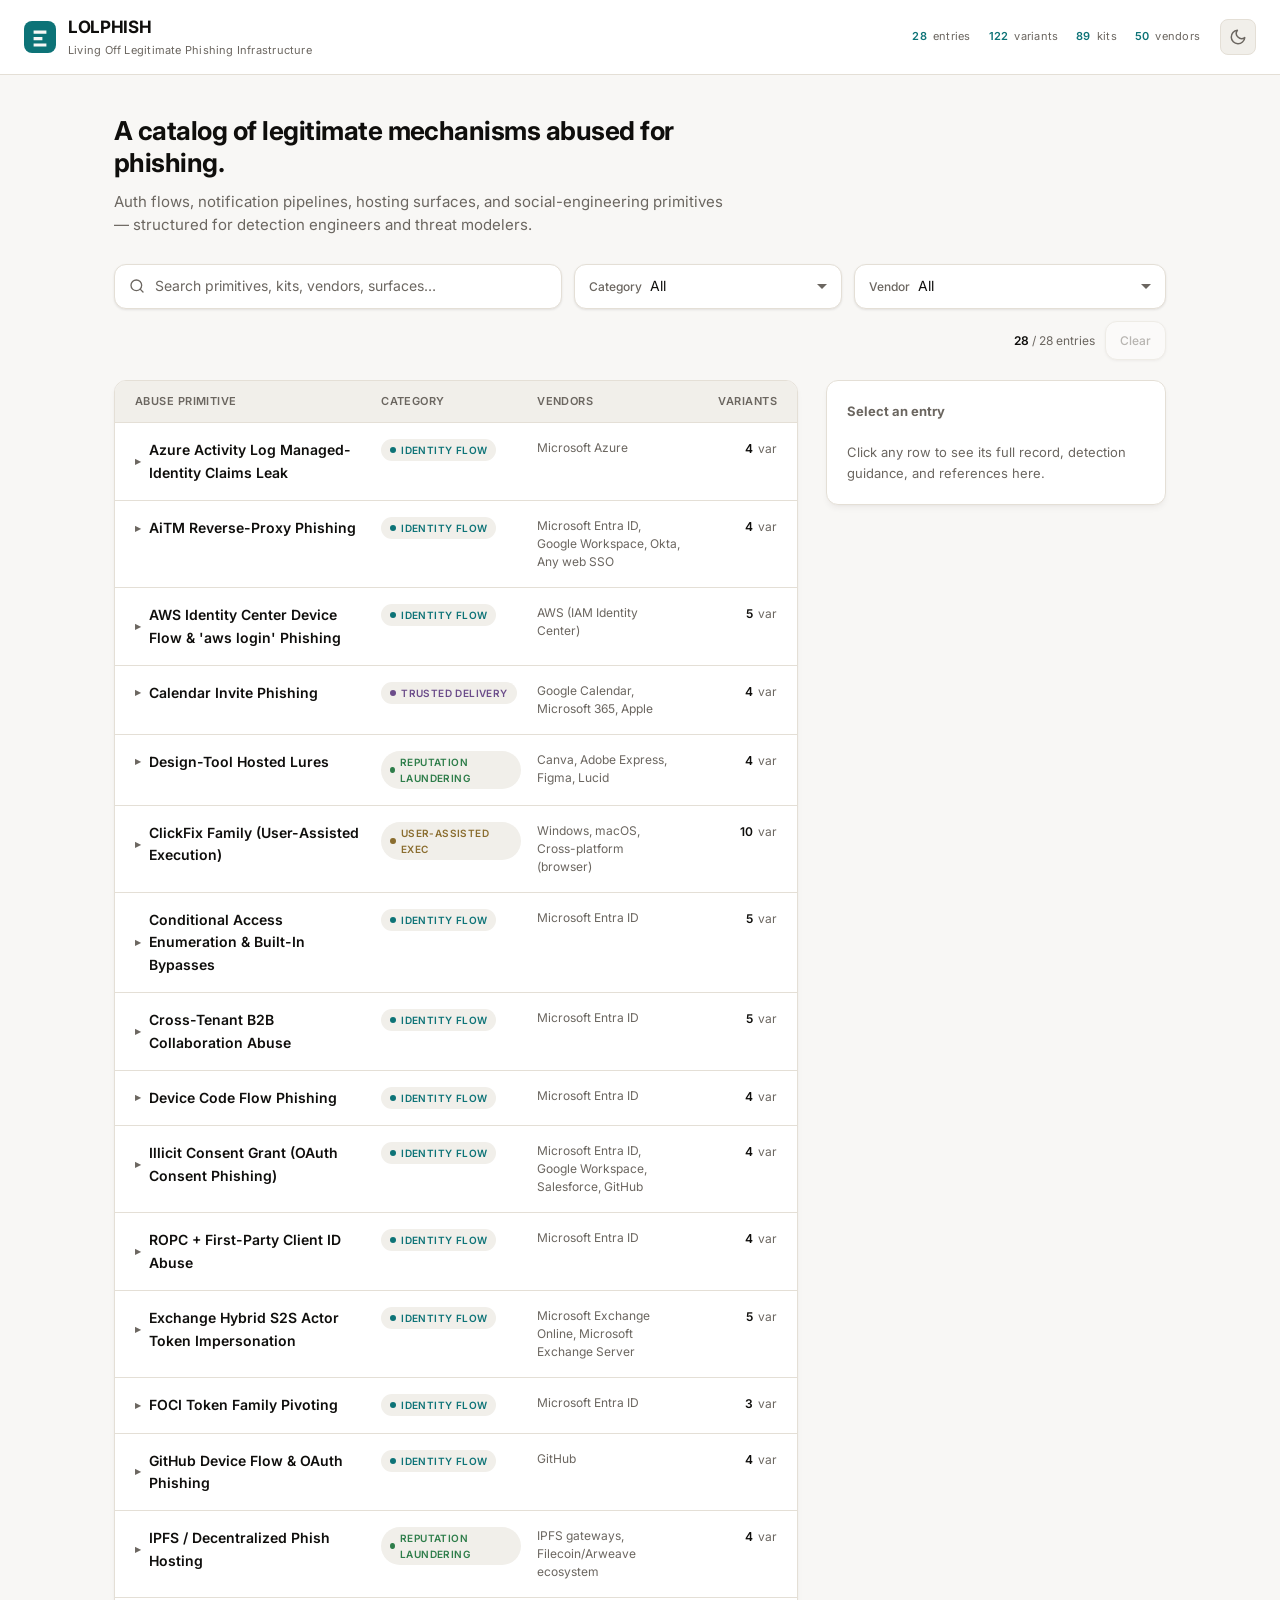
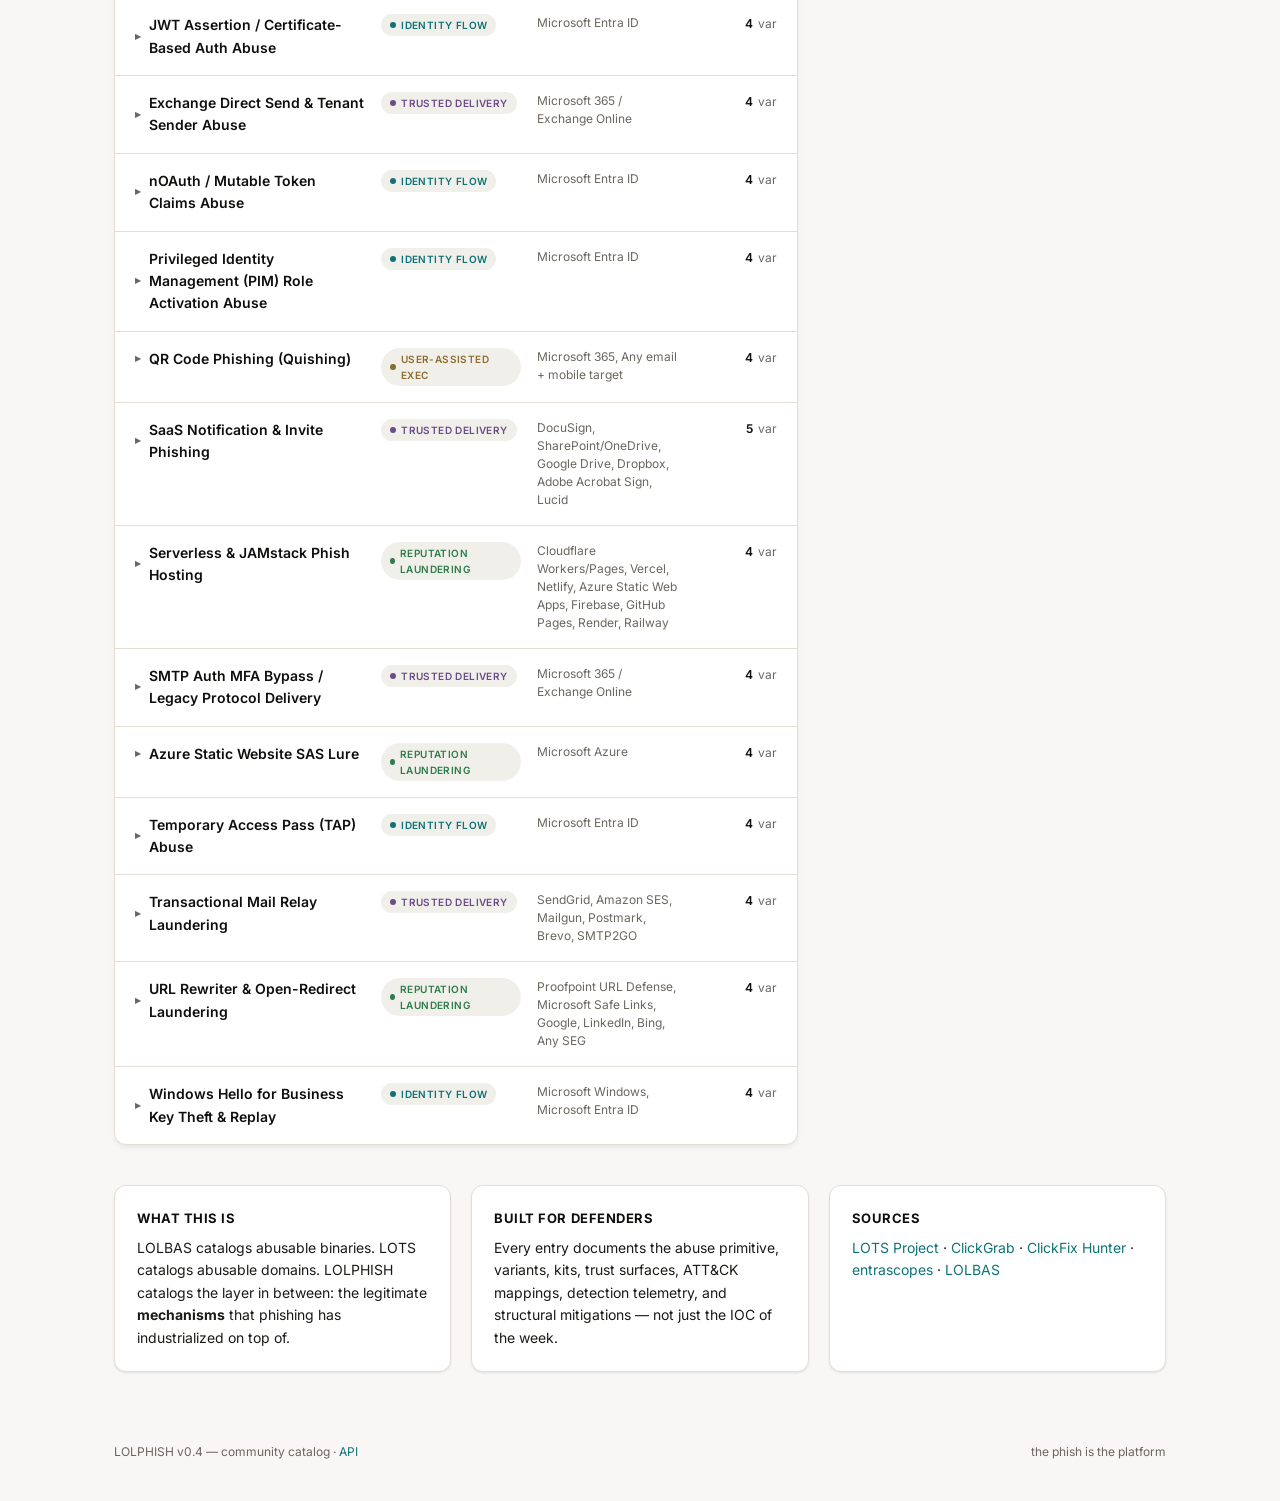
==== commit 37c73687: "feat: v0.5 — status badges, related cross-links, theme FOUC fix - Add status enum (active/partially-" ====
--- a/index.html
+++ b/index.html
@@ -9,7 +9,17 @@
 <link rel="preconnect" href="https://fonts.googleapis.com">
 <link rel="preconnect" href="https://fonts.gstatic.com" crossorigin>
 <link href="https://fonts.googleapis.com/css2?family=Inter:wght@400;500;600;700&family=JetBrains+Mono:wght@400;500;600&display=swap" rel="stylesheet">
-<link rel="stylesheet" href="styles.css?v=0.4">
+<link rel="stylesheet" href="styles.css?v=0.5">
+<script>
+  /* theme init before first paint to prevent FOUC */
+  (function () {
+    try {
+      var saved = localStorage.getItem("lolphish-theme");
+      var systemLight = window.matchMedia && window.matchMedia("(prefers-color-scheme: light)").matches;
+      document.documentElement.setAttribute("data-theme", saved || (systemLight ? "light" : "dark"));
+    } catch (e) {}
+  })();
+</script>
 </head>
 <body>
 
@@ -101,7 +111,7 @@
   <span>the phish is the platform</span>
 </footer>
 
-<script src="data.js?v=0.4"></script>
-<script src="app.js?v=0.4"></script>
+<script src="data.js?v=0.5"></script>
+<script src="app.js?v=0.5"></script>
 </body>
 </html>
--- a/styles.css
+++ b/styles.css
@@ -83,6 +83,20 @@
 a { color: var(--aqua); text-decoration: none; }
 a:hover { text-decoration: underline; }
 
+/* focus rings */
+.row:focus-visible,
+.theme-btn:focus-visible,
+.clear-btn:focus-visible,
+.copy-btn:focus-visible,
+.v-chip:focus-visible,
+a:focus-visible,
+select:focus-visible,
+input:focus-visible {
+  outline: 2px solid var(--aqua);
+  outline-offset: 2px;
+}
+.row:focus-visible { outline-offset: -2px; }
+
 /* ---------- header ---------- */
 .site-header {
   position: sticky; top: 0; z-index: 50;
@@ -211,6 +225,8 @@
 }
 .clear-btn:hover { border-color: var(--aqua); color: var(--aqua); }
 .clear-btn:active { transform: scale(0.96); }
+.clear-btn.disabled { opacity: 0.45; cursor: not-allowed; }
+.clear-btn.disabled:hover { border-color: var(--border); color: var(--muted); }
 
 /* ---------- layout ---------- */
 main {
@@ -352,6 +368,31 @@
   border-radius: 999px; color: var(--muted); cursor: pointer;
 }
 .v-chip:hover { color: var(--aqua); border-color: var(--aqua); }
+
+.status-pill {
+  font-size: 10px; font-weight: 600;
+  letter-spacing: 0.04em; text-transform: uppercase;
+  padding: 3px 9px; border-radius: 999px;
+  background: var(--bg-sunk); color: var(--muted);
+  border: 1px solid var(--border);
+}
+.status-active { color: #c55; background: rgba(204,85,85,0.10); border-color: rgba(204,85,85,0.25); }
+.status-partially-mitigated { color: #b86a00; background: rgba(184,106,0,0.10); border-color: rgba(184,106,0,0.25); }
+.status-mitigated { color: #2e7d4a; background: rgba(46,125,74,0.10); border-color: rgba(46,125,74,0.25); }
+.status-patched { color: #2e7d4a; background: rgba(46,125,74,0.10); border-color: rgba(46,125,74,0.25); }
+.status-historical { color: #6b4c8a; background: rgba(107,76,138,0.10); border-color: rgba(107,76,138,0.25); }
+
+.related-row { display: flex; flex-wrap: wrap; gap: 8px; }
+.related-link {
+  font-size: 12px; font-weight: 500;
+  padding: 5px 11px; border-radius: 999px;
+  background: var(--bg-sunk); border: 1px solid var(--border);
+  color: var(--text);
+}
+.related-link:hover {
+  border-color: var(--aqua); color: var(--aqua); text-decoration: none;
+}
+.related-link::before { content: "→"; color: var(--aqua); margin-right: 6px; }
 
 .reflist { list-style: none; }
 .reflist li { padding: 3px 0; font-size: 13px; }
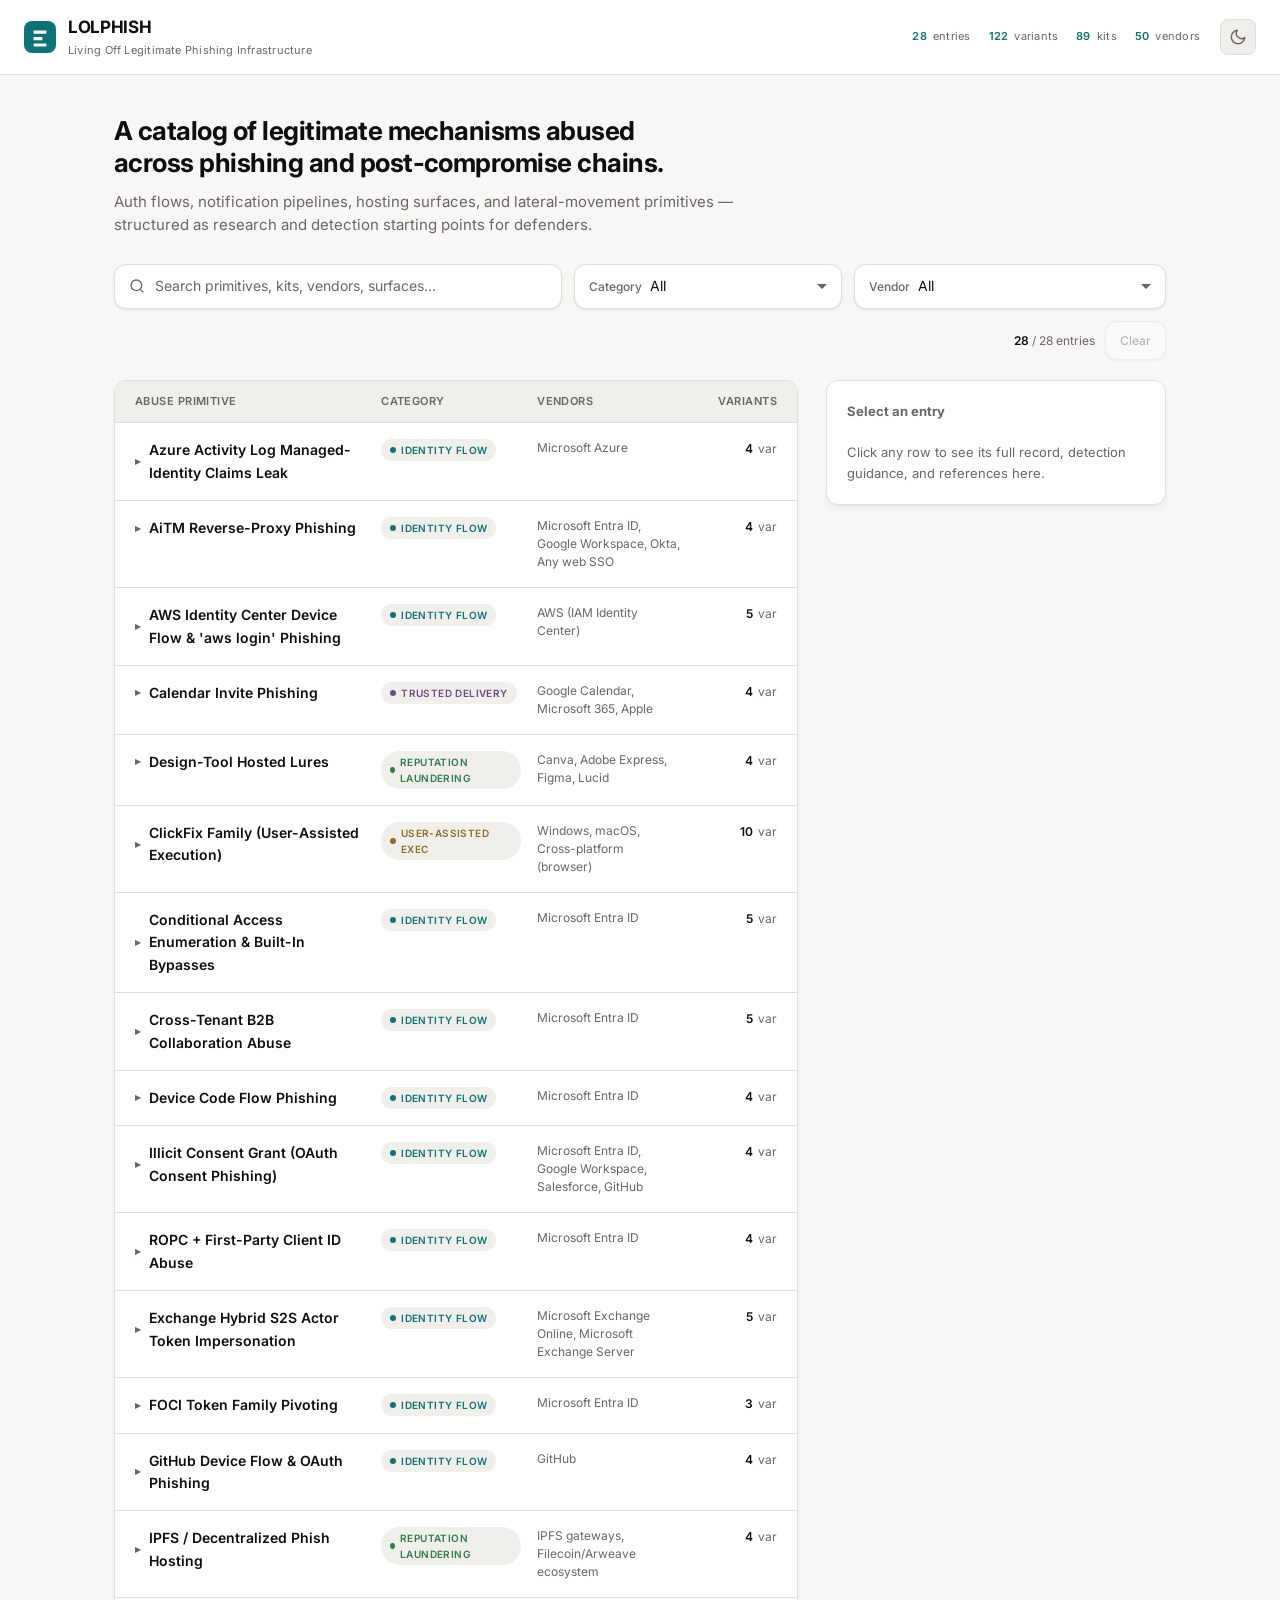
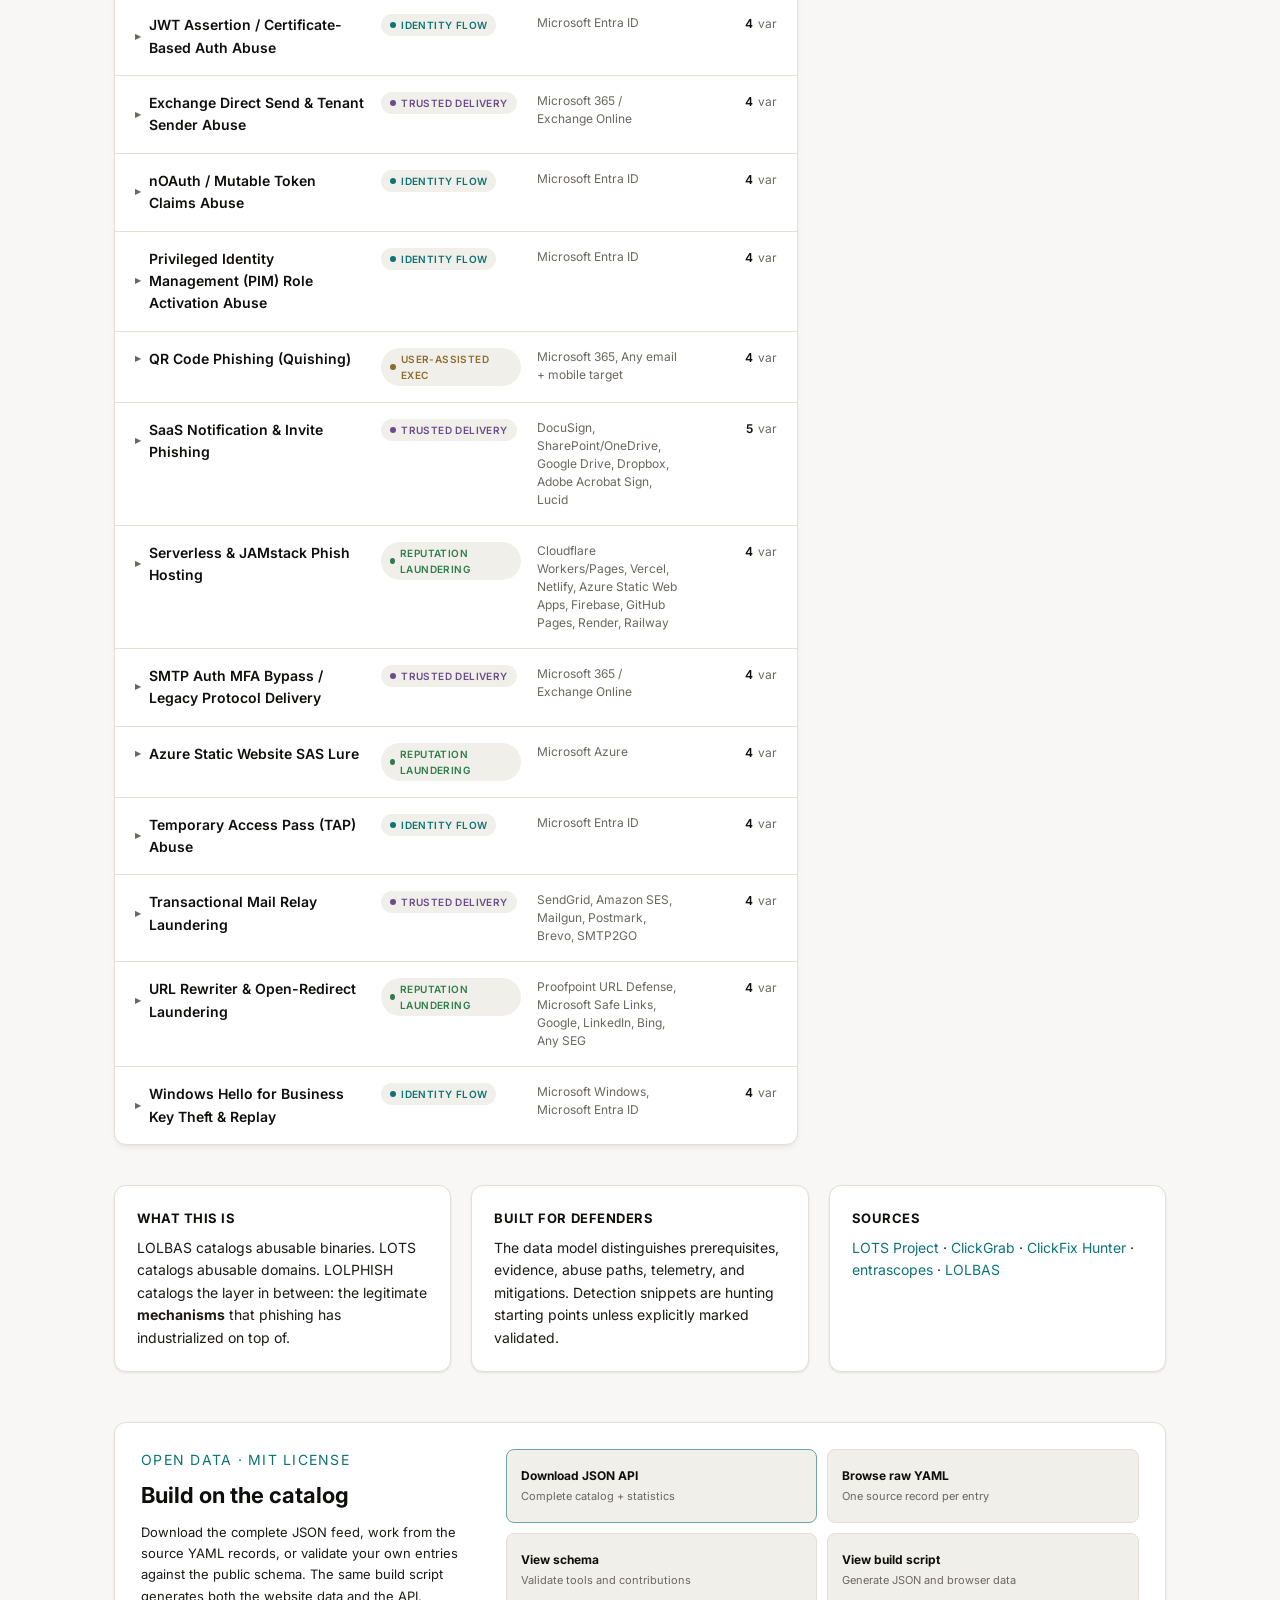
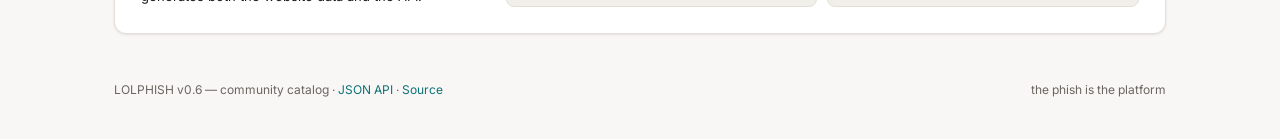
==== commit 12b78e05: "feat: harden catalog content and expose reusable data" ====
--- a/index.html
+++ b/index.html
@@ -9,7 +9,7 @@
 <link rel="preconnect" href="https://fonts.googleapis.com">
 <link rel="preconnect" href="https://fonts.gstatic.com" crossorigin>
 <link href="https://fonts.googleapis.com/css2?family=Inter:wght@400;500;600;700&family=JetBrains+Mono:wght@400;500;600&display=swap" rel="stylesheet">
-<link rel="stylesheet" href="styles.css?v=0.5">
+<link rel="stylesheet" href="styles.css?v=0.6">
 <script>
   /* theme init before first paint to prevent FOUC */
   (function () {
@@ -50,8 +50,8 @@
 </header>
 
 <div class="hero">
-  <h2>A catalog of legitimate mechanisms abused for phishing.</h2>
-  <p>Auth flows, notification pipelines, hosting surfaces, and social-engineering primitives — structured for detection engineers and threat modelers.</p>
+  <h2>A catalog of legitimate mechanisms abused across phishing and post-compromise chains.</h2>
+  <p>Auth flows, notification pipelines, hosting surfaces, and lateral-movement primitives — structured as research and detection starting points for defenders.</p>
 </div>
 
 <div class="filterbar">
@@ -98,7 +98,7 @@
   </div>
   <div class="about-card">
     <h3>Built for defenders</h3>
-    <p>Every entry documents the abuse primitive, variants, kits, trust surfaces, ATT&amp;CK mappings, detection telemetry, and structural mitigations — not just the IOC of the week.</p>
+    <p>The data model distinguishes prerequisites, evidence, abuse paths, telemetry, and mitigations. Detection snippets are hunting starting points unless explicitly marked validated.</p>
   </div>
   <div class="about-card">
     <h3>Sources</h3>
@@ -106,12 +106,34 @@
   </div>
 </section>
 
+<section class="data-access" aria-labelledby="data-access-title">
+  <div class="data-access-copy">
+    <span class="data-kicker">OPEN DATA · MIT LICENSE</span>
+    <h3 id="data-access-title">Build on the catalog</h3>
+    <p>Download the complete JSON feed, work from the source YAML records, or validate your own entries against the public schema. The same build script generates both the website data and the API.</p>
+  </div>
+  <div class="data-links">
+    <a class="data-link primary" href="api/entries.json" download>
+      <b>Download JSON API</b><span>Complete catalog + statistics</span>
+    </a>
+    <a class="data-link" href="https://github.com/onlypwns/lolphish/tree/main/entries" target="_blank" rel="noopener">
+      <b>Browse raw YAML</b><span>One source record per entry</span>
+    </a>
+    <a class="data-link" href="https://github.com/onlypwns/lolphish/blob/main/schema/entry.schema.json" target="_blank" rel="noopener">
+      <b>View schema</b><span>Validate tools and contributions</span>
+    </a>
+    <a class="data-link" href="https://github.com/onlypwns/lolphish/blob/main/build.py" target="_blank" rel="noopener">
+      <b>View build script</b><span>Generate JSON and browser data</span>
+    </a>
+  </div>
+</section>
+
 <footer>
-  <span>LOLPHISH v0.4 — community catalog · <a href="api/entries.json">API</a></span>
+  <span>LOLPHISH v0.6 — community catalog · <a href="api/entries.json">JSON API</a> · <a href="https://github.com/onlypwns/lolphish" target="_blank" rel="noopener">Source</a></span>
   <span>the phish is the platform</span>
 </footer>
 
-<script src="data.js?v=0.5"></script>
-<script src="app.js?v=0.5"></script>
+<script src="data.js?v=0.6"></script>
+<script src="app.js?v=0.6"></script>
 </body>
 </html>
--- a/styles.css
+++ b/styles.css
@@ -406,6 +406,20 @@
 .since b { color: var(--text); font-weight: 600; }
 
 /* ---------- detection code blocks ---------- */
+.code-notice {
+  margin: 0 0 12px; padding: 10px 12px;
+  border: 1px solid var(--border); border-left: 3px solid var(--gold);
+  border-radius: var(--radius-sm); background: var(--bg-sunk);
+  color: var(--muted); font-size: 12px; line-height: 1.55;
+}
+.evidence-list { list-style: none; margin: 0; padding: 0; display: grid; gap: 8px; }
+.evidence-list li { color: var(--text); font-size: 13px; line-height: 1.55; }
+.evidence-type {
+  display: inline-block; margin-right: 8px; padding: 2px 7px;
+  border: 1px solid var(--border); border-radius: 999px;
+  color: var(--aqua); background: var(--aqua-soft);
+  font: 600 10px/1.5 var(--mono); text-transform: uppercase; letter-spacing: .04em;
+}
 .code-wrap { margin-bottom: 18px; }
 .code-wrap:last-child { margin-bottom: 0; }
 .code-meta {
@@ -525,6 +539,33 @@
 }
 .about-card p { font-size: 14px; color: var(--text); line-height: 1.6; }
 
+/* ---------- data access ---------- */
+.data-access {
+  max-width: 1052px; margin: 0 auto 26px; padding: 26px;
+  display: grid; grid-template-columns: minmax(240px, .85fr) minmax(420px, 1.6fr); gap: 28px;
+  background: var(--bg-raise); border: 1px solid var(--border); border-radius: var(--radius);
+  box-shadow: var(--shadow-sm);
+}
+.data-kicker {
+  color: var(--aqua); font: 600 10px/1.4 var(--mono); letter-spacing: .09em;
+}
+.data-access h3 { margin: 7px 0 8px; color: var(--text-strong); font-size: 22px; }
+.data-access p { color: var(--text); font-size: 13px; line-height: 1.65; }
+.data-links { display: grid; grid-template-columns: repeat(2, minmax(0, 1fr)); gap: 10px; }
+.data-link {
+  display: flex; flex-direction: column; justify-content: center; min-height: 68px;
+  padding: 12px 14px; border: 1px solid var(--border); border-radius: var(--radius-sm);
+  background: var(--bg-sunk); text-decoration: none; transition: border-color 140ms, background 140ms;
+}
+.data-link:hover { border-color: var(--aqua); background: var(--aqua-soft); }
+.data-link.primary { border-color: color-mix(in srgb, var(--aqua) 55%, var(--border)); }
+.data-link b { color: var(--text-strong); font-size: 12px; }
+.data-link span { margin-top: 3px; color: var(--muted); font-size: 11px; }
+@media (max-width: 760px) {
+  .data-access { margin: 0 24px 24px; grid-template-columns: 1fr; padding: 20px; }
+  .data-links { grid-template-columns: 1fr; }
+}
+
 /* ---------- footer ---------- */
 footer {
   max-width: 1100px; margin: 0 auto; padding: 20px 24px 40px;
